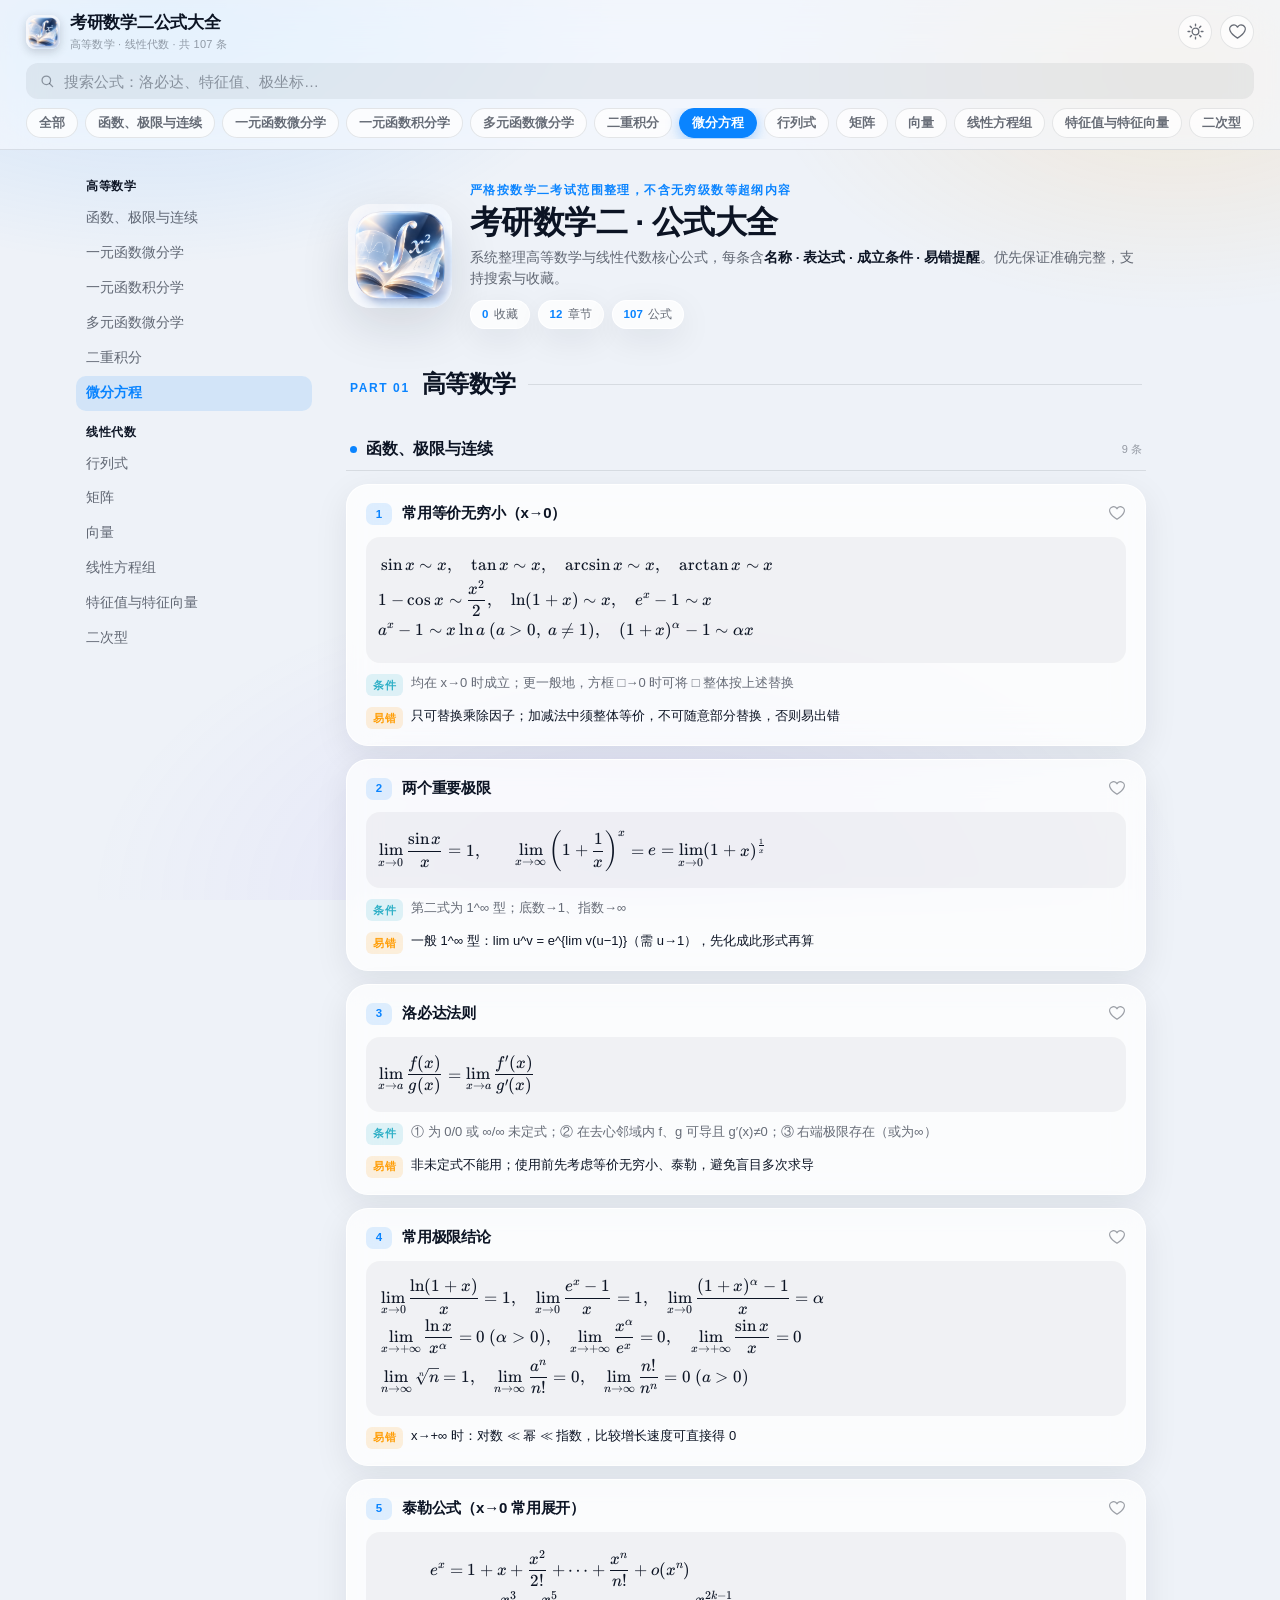
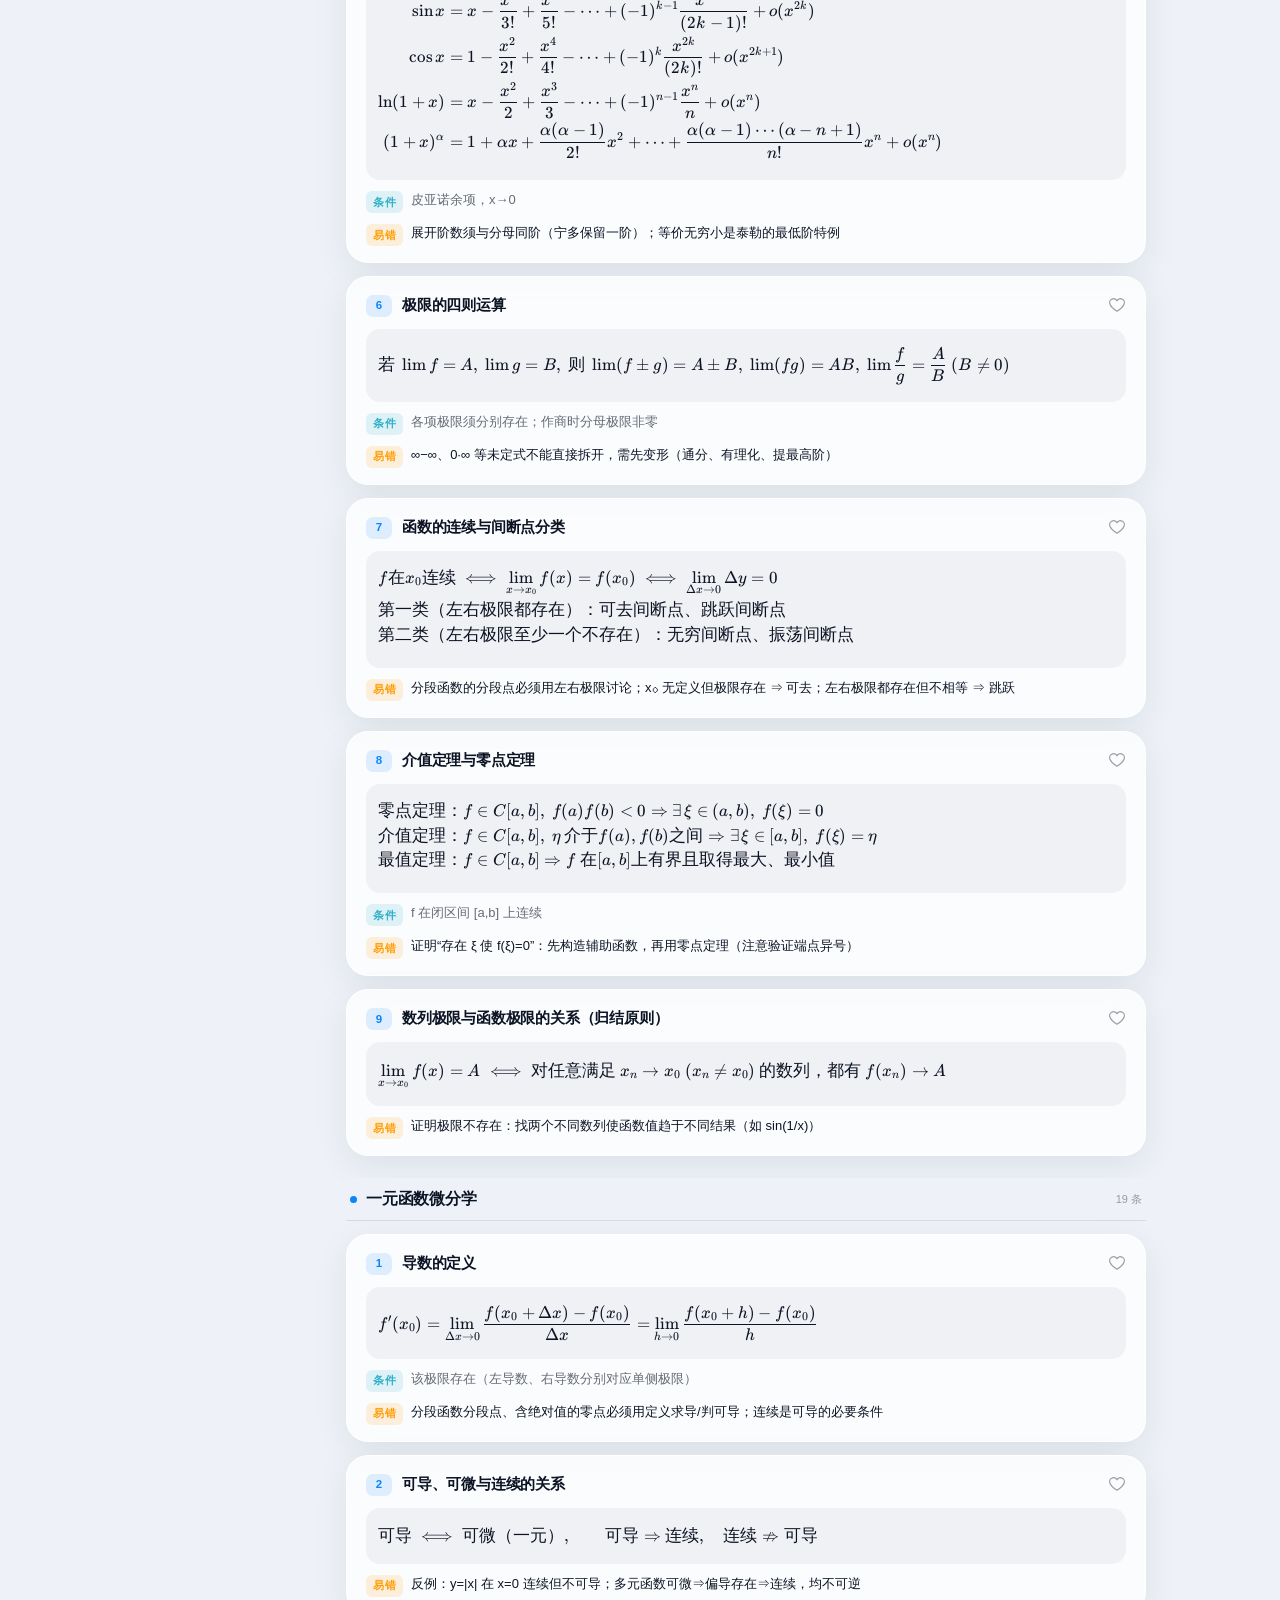
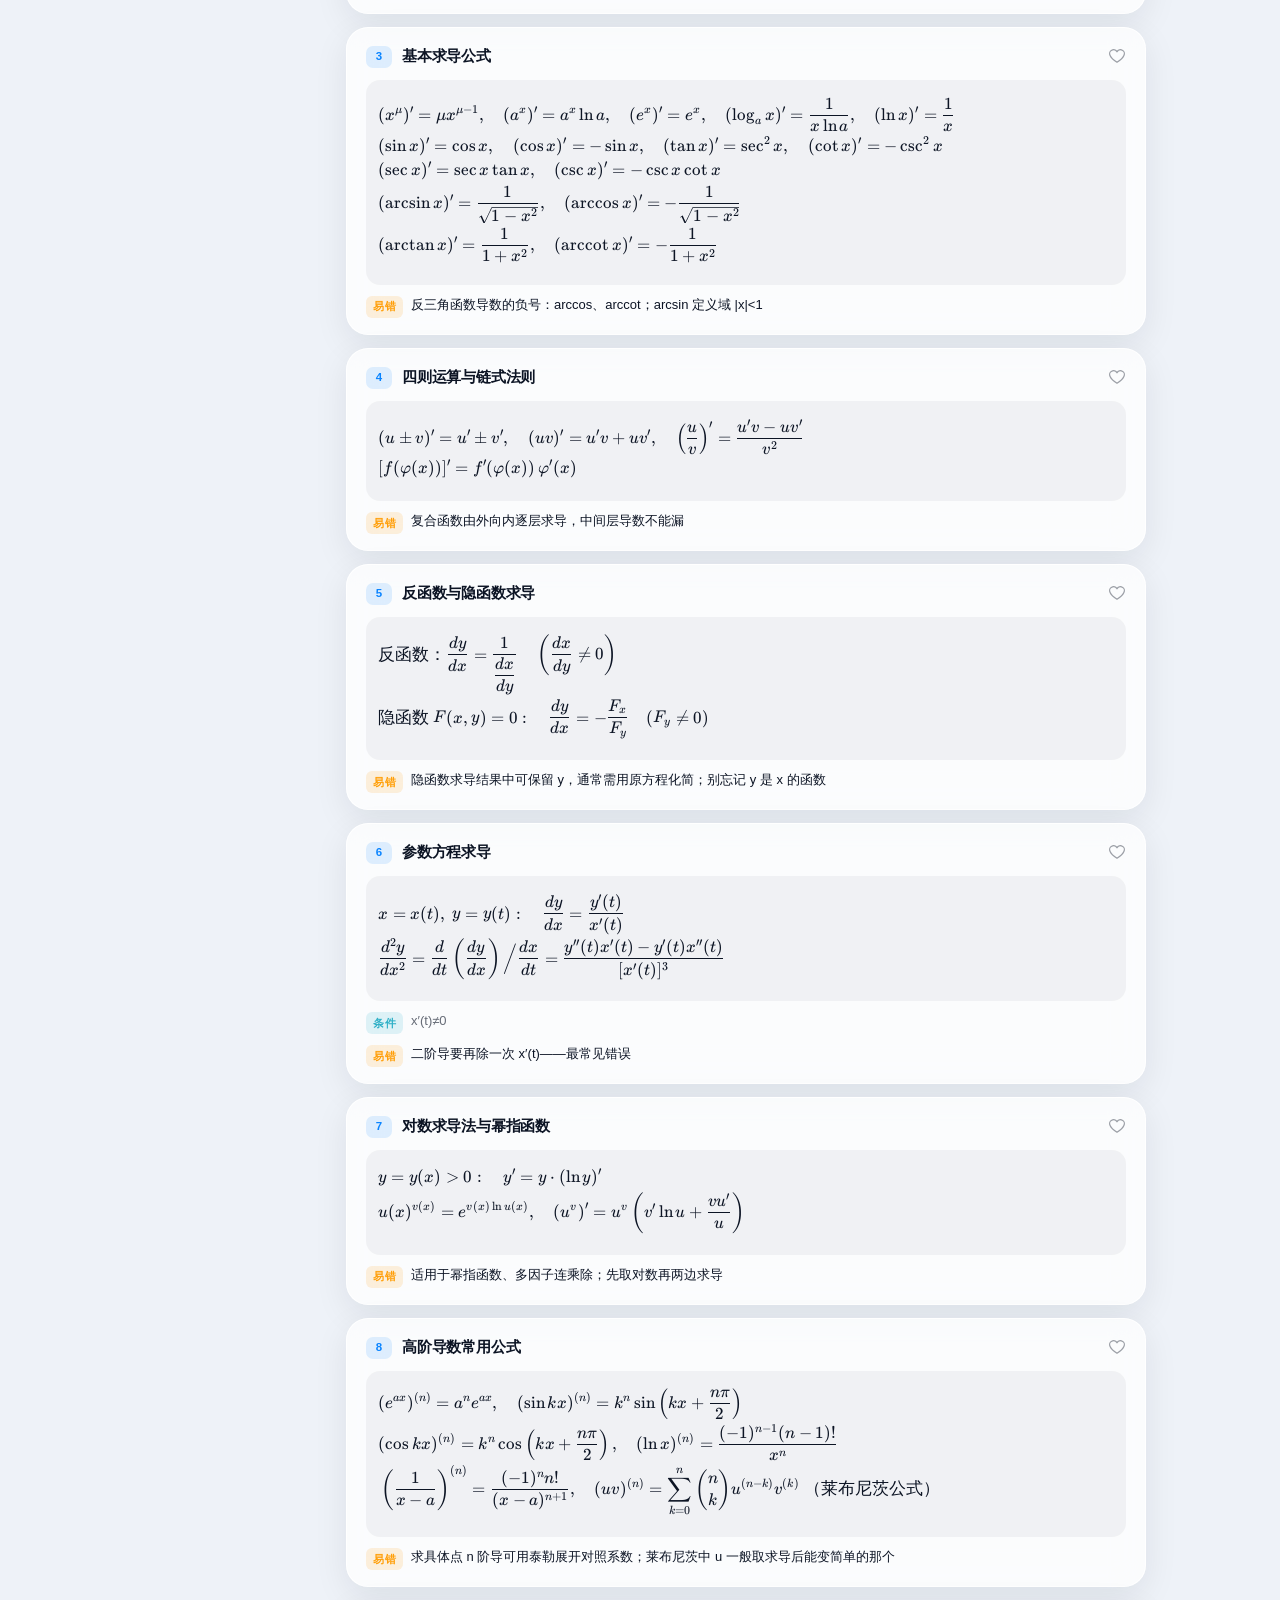
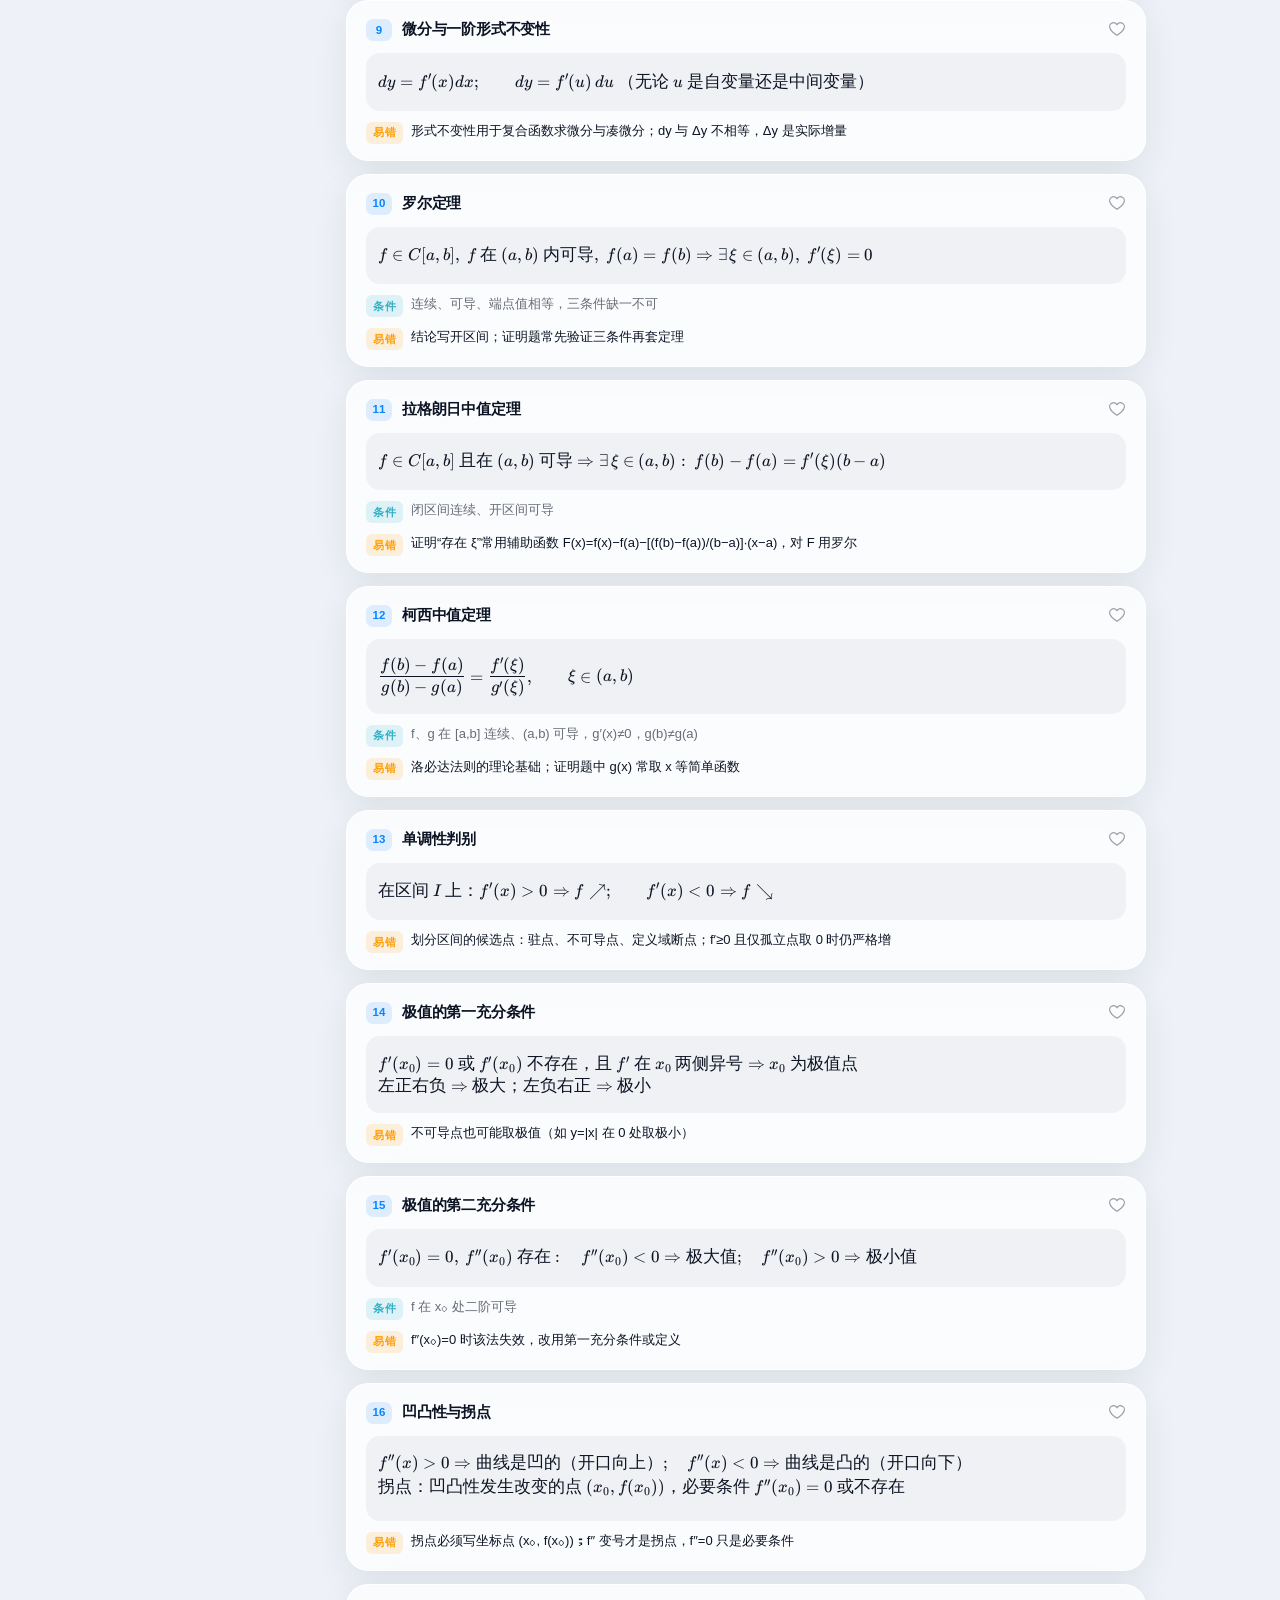
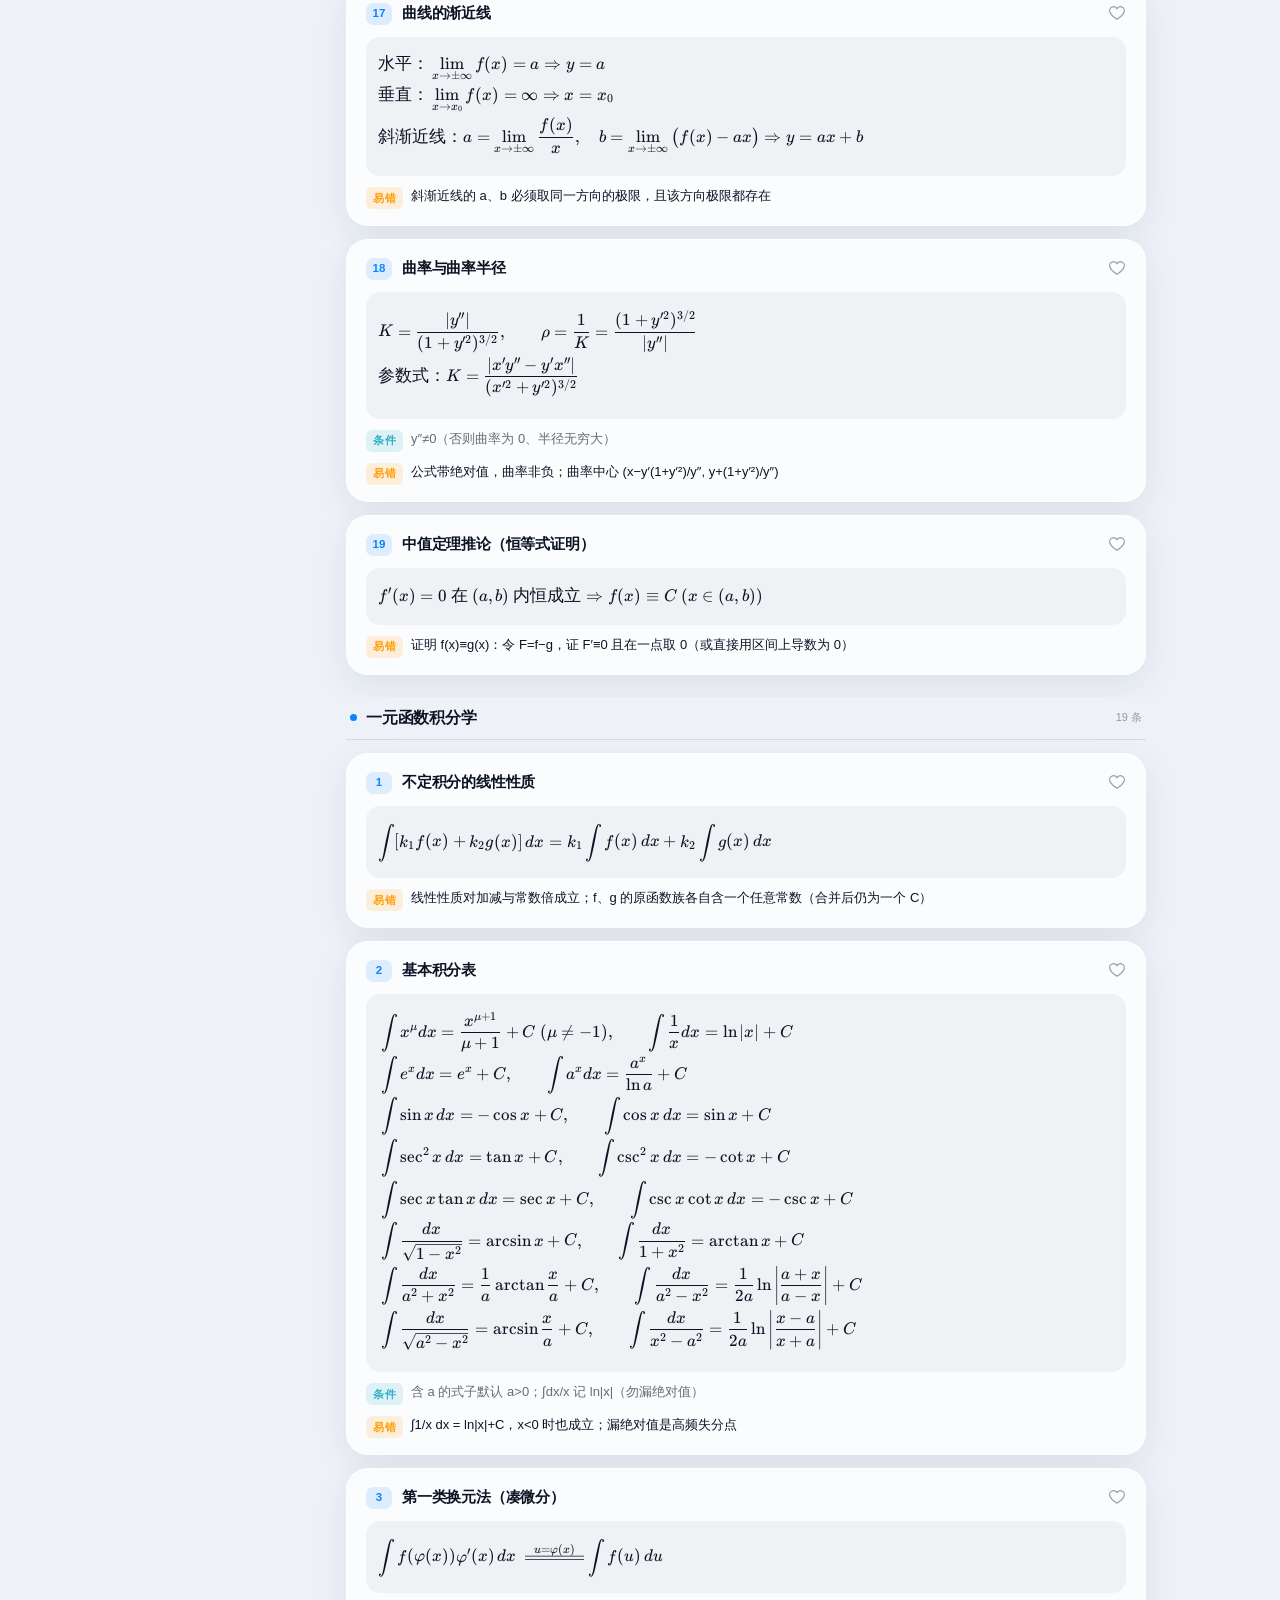
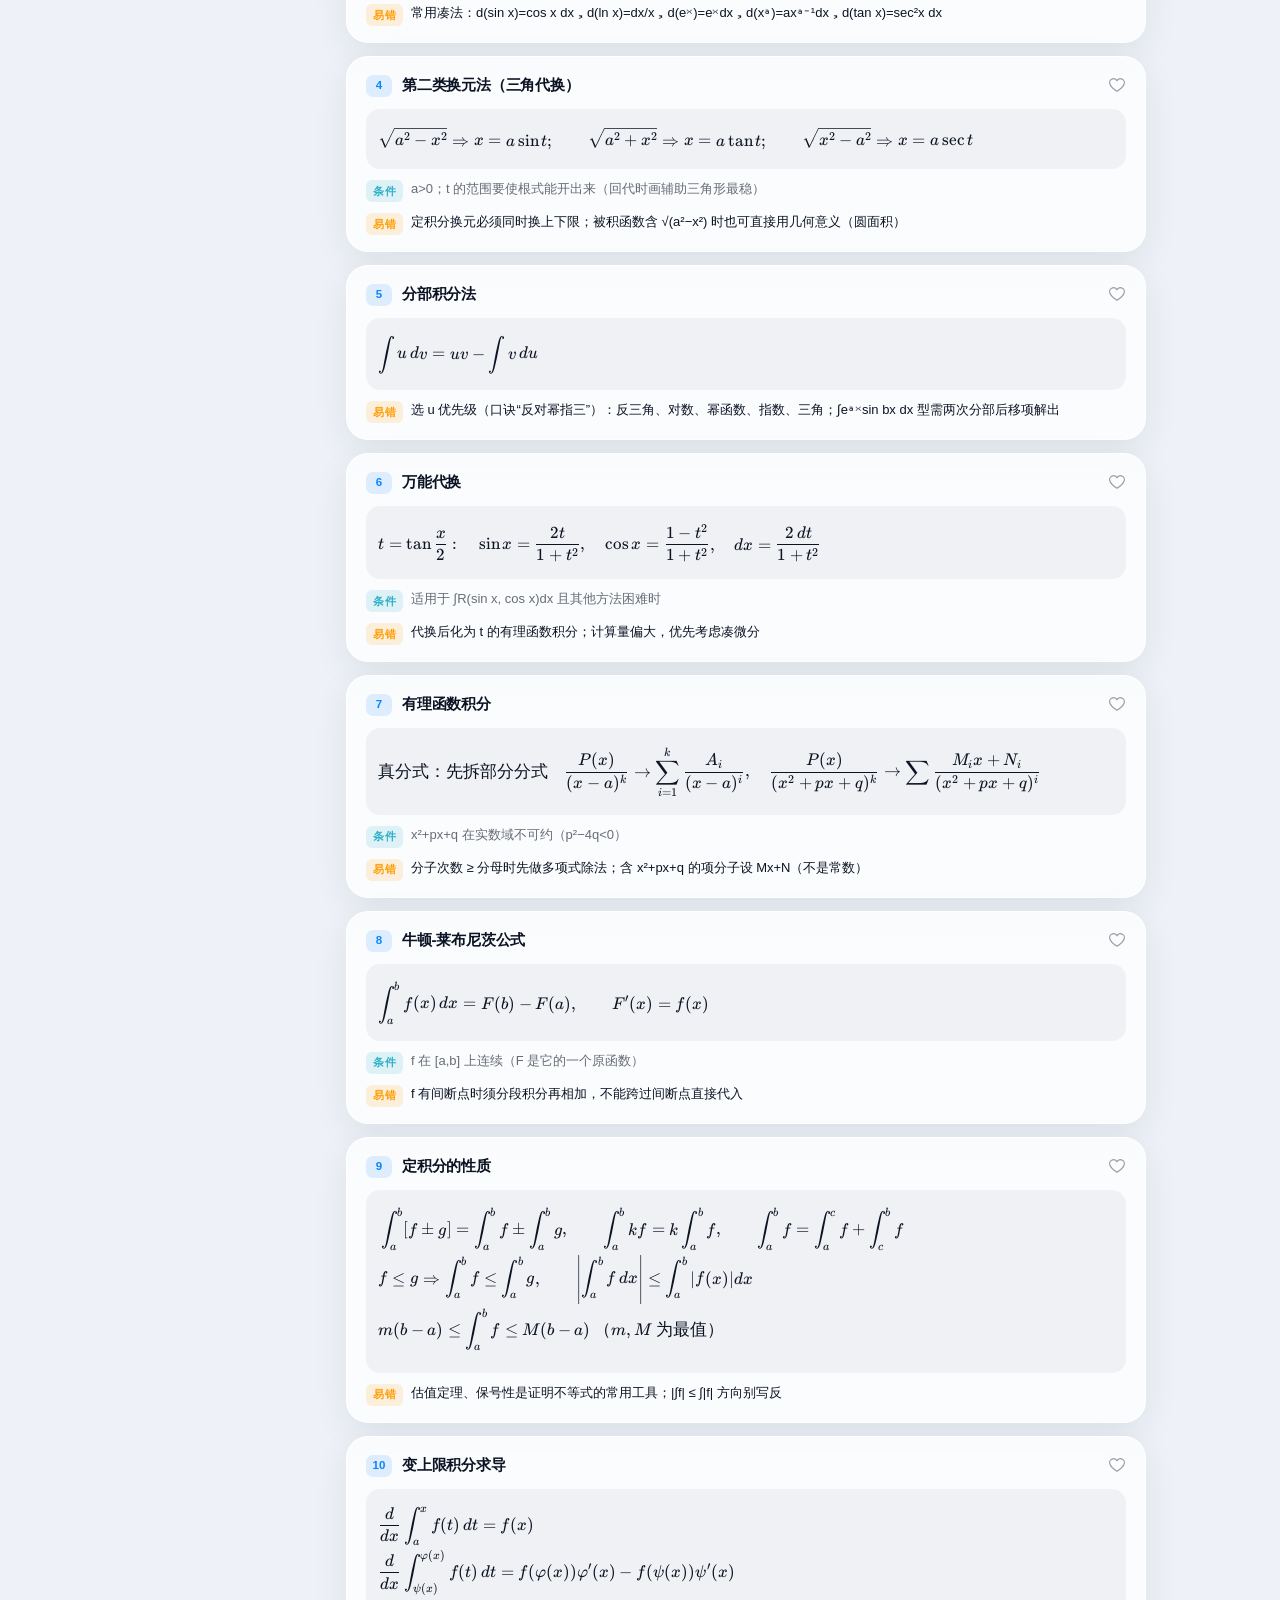
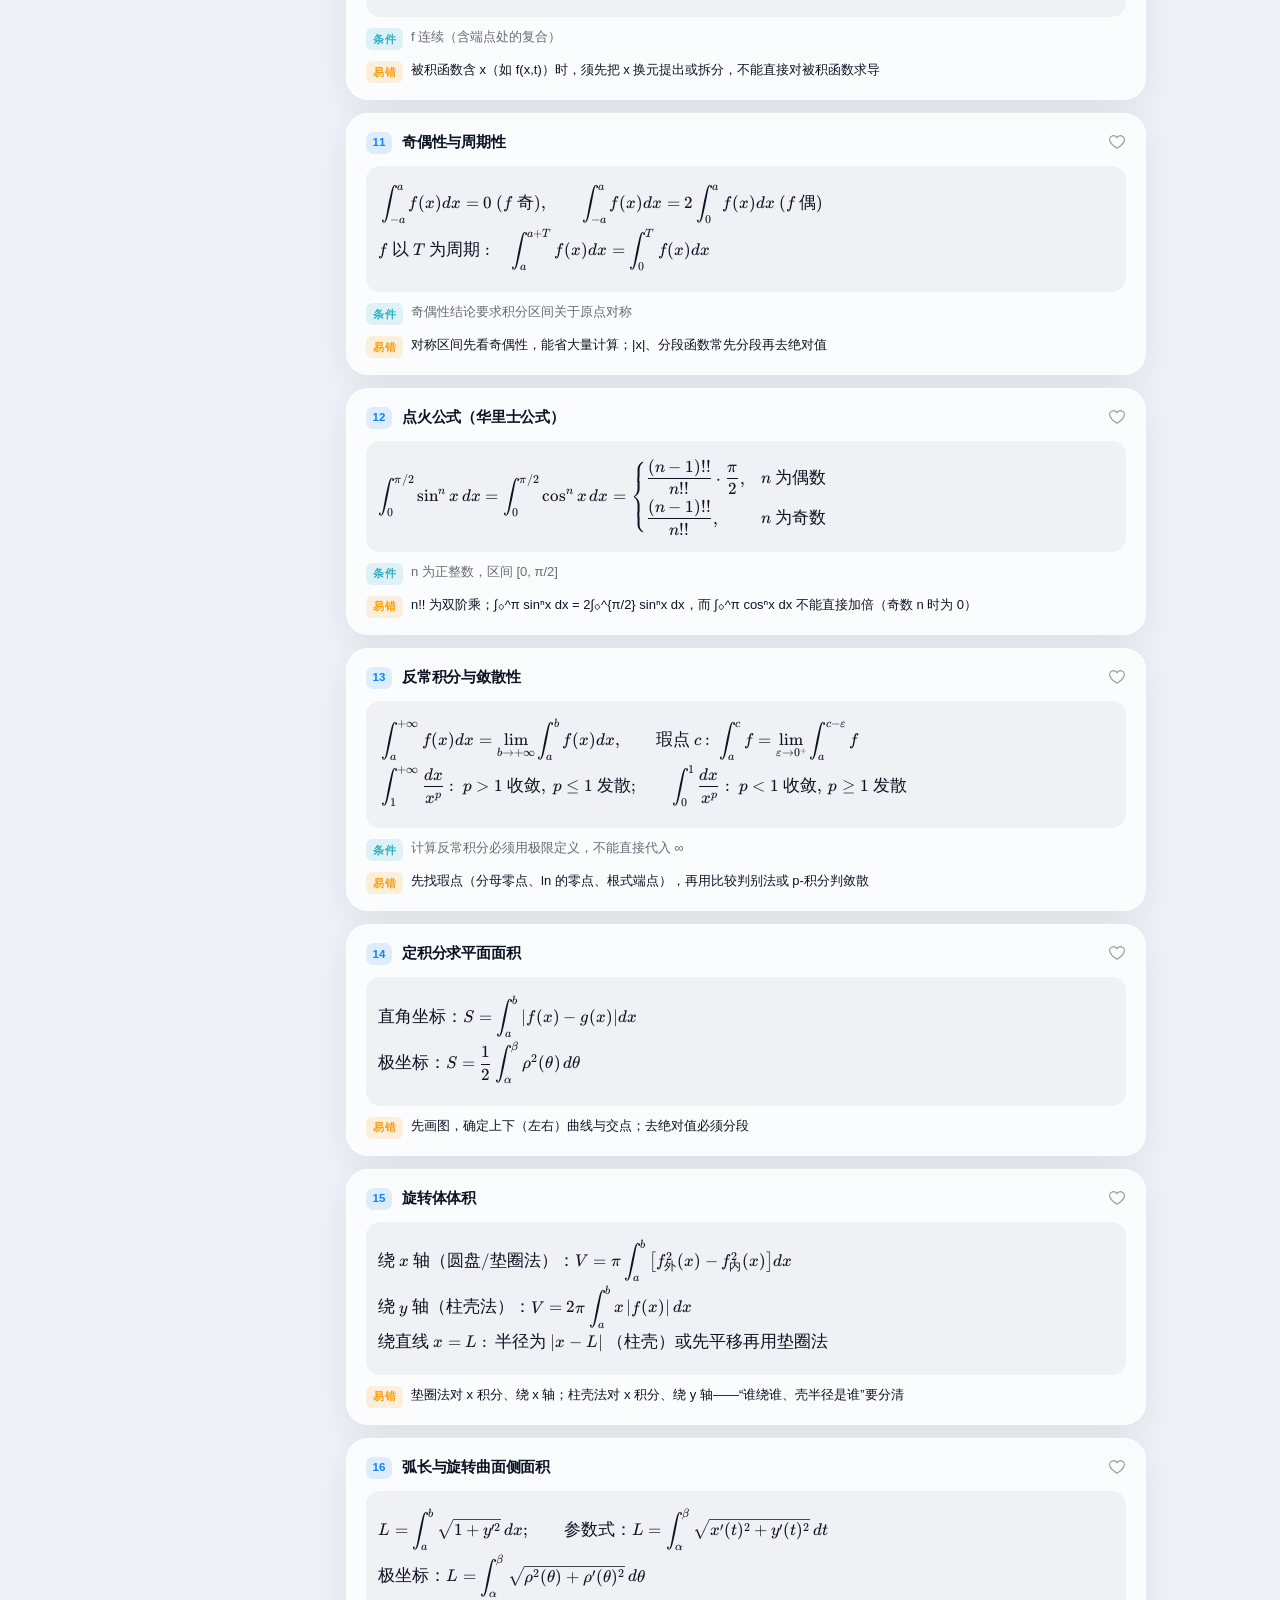
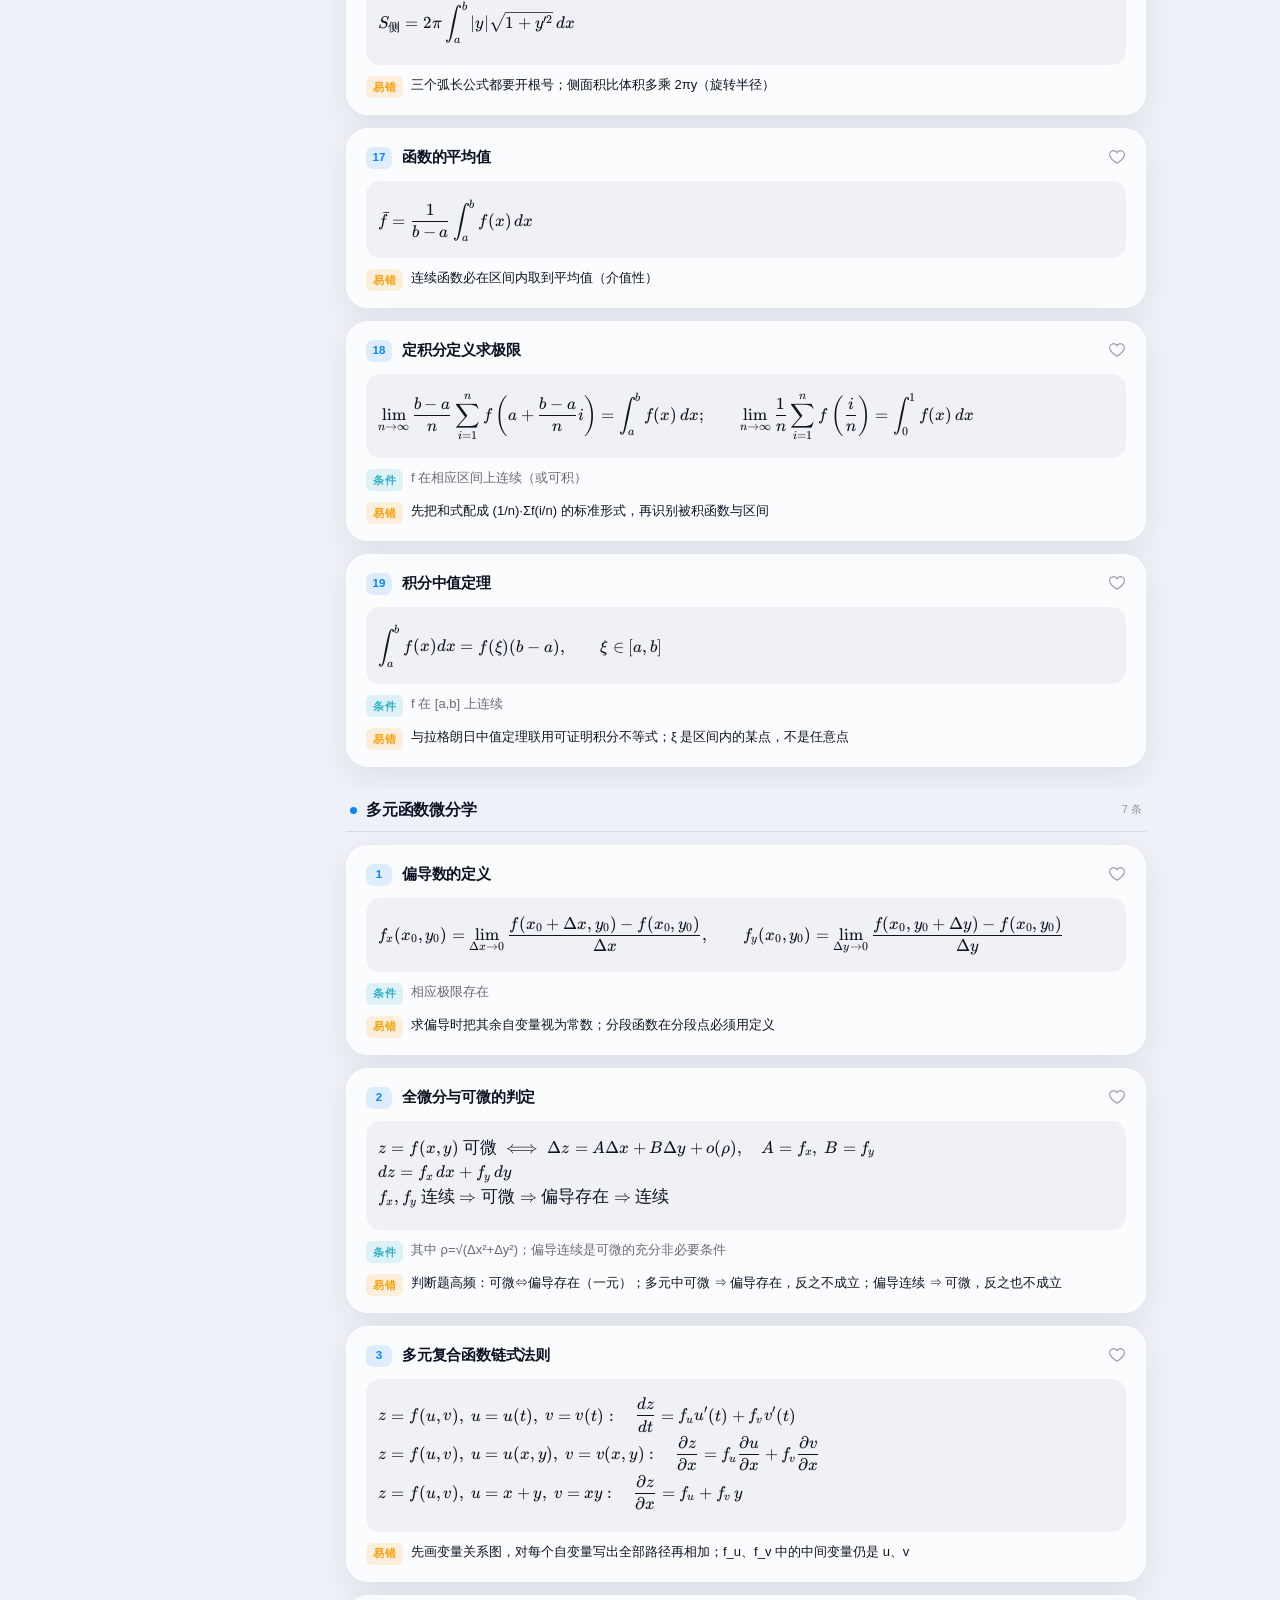
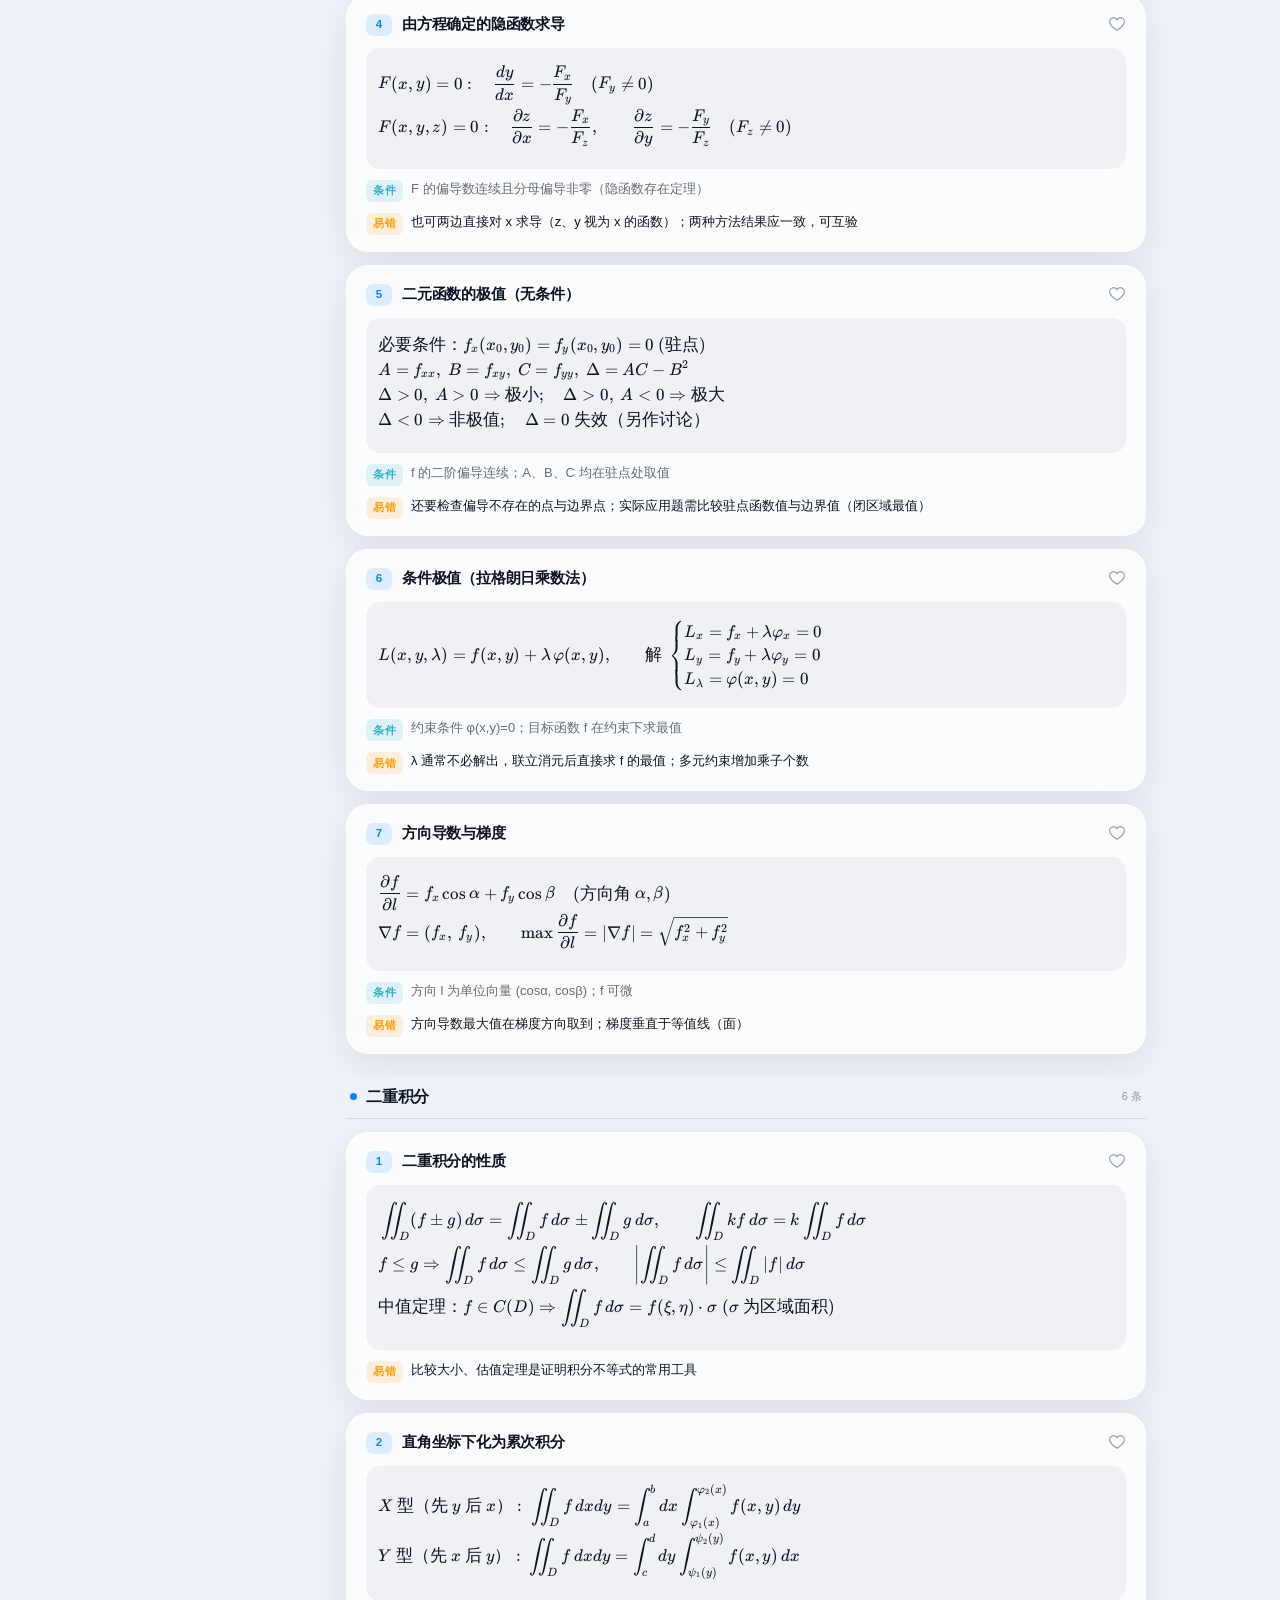
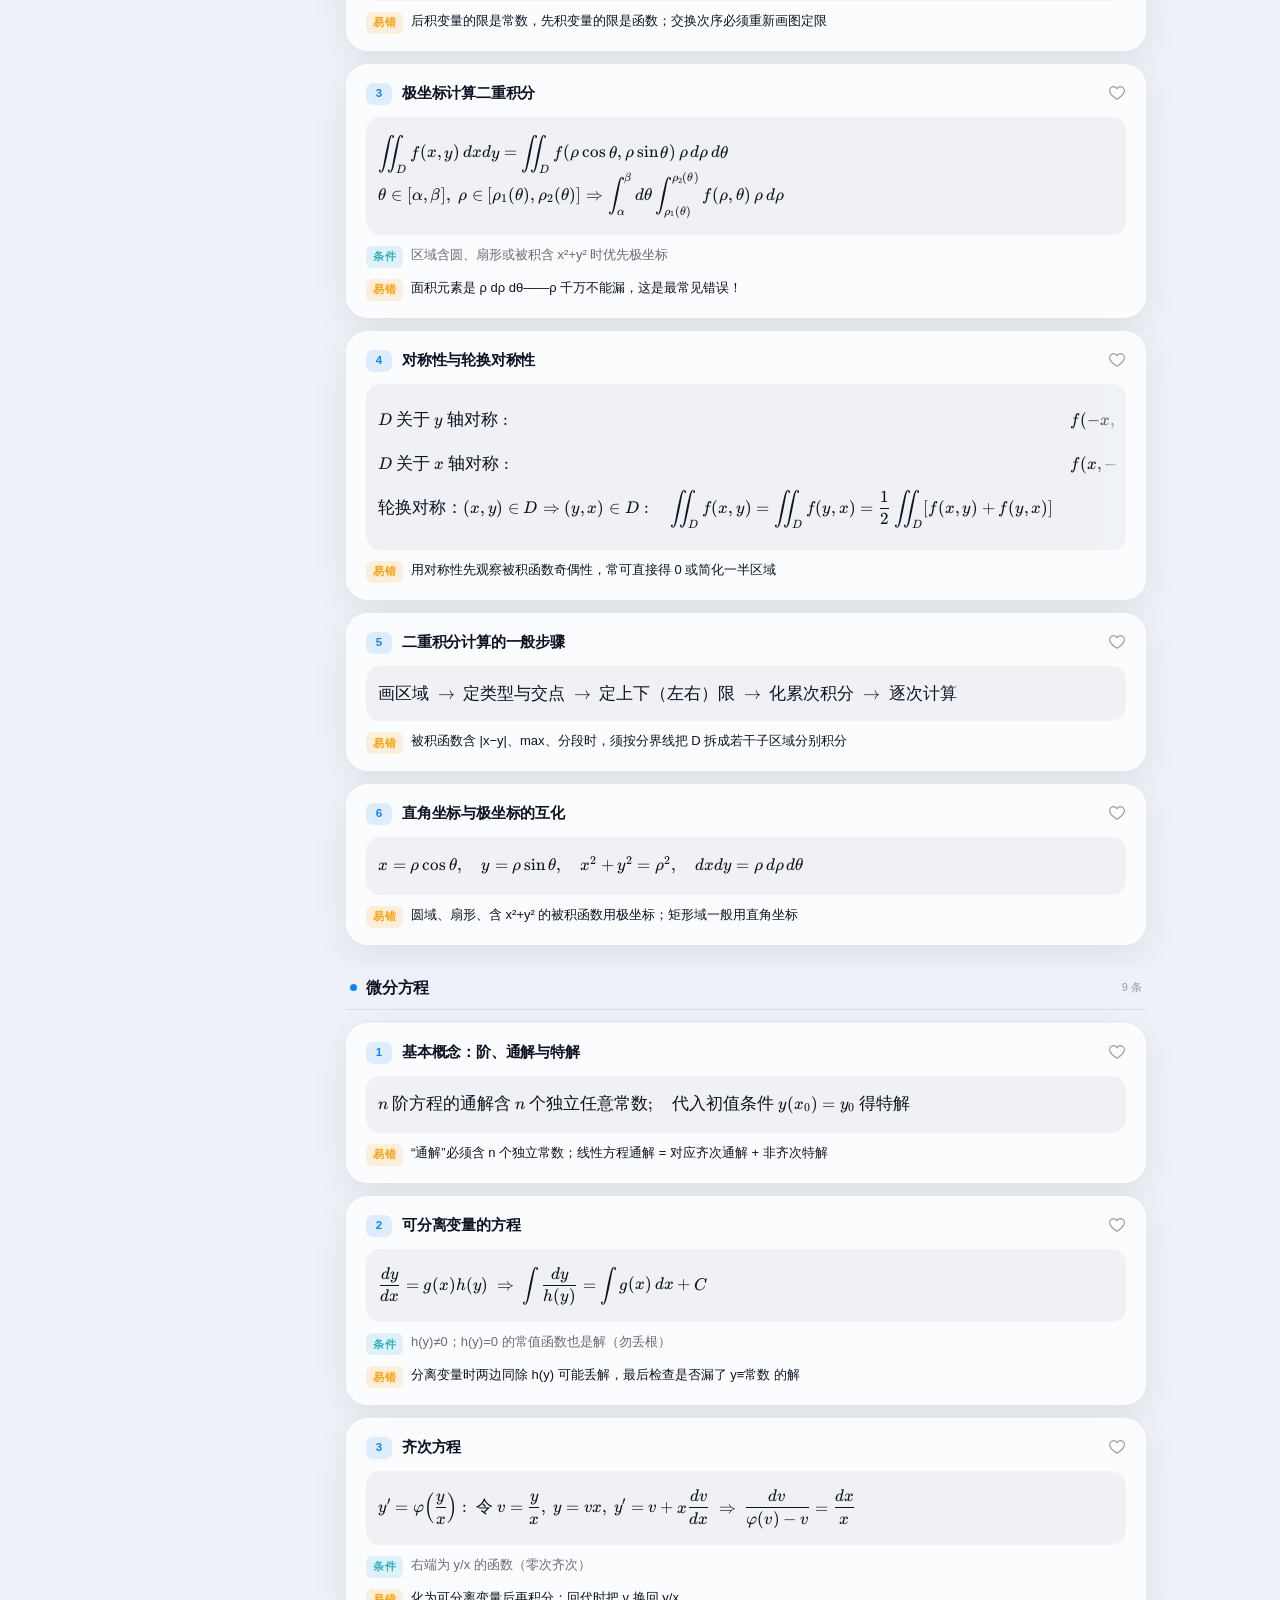
==== index.html @ 0b604783 "feat: 考研数学二公式大全（107 条公式，iOS 风格单页，KaTeX 本地渲染）" ====
<!DOCTYPE html>
<html lang="zh-CN" data-theme="light">
<head>
  <meta charset="UTF-8">
  <meta name="viewport" content="width=device-width, initial-scale=1, viewport-fit=cover, maximum-scale=5">
  <title>考研数学二公式大全</title>
  <meta name="description" content="考研数学二公式大全：高等数学 + 线性代数，含公式、成立条件与易错提醒，支持搜索与收藏。">
  <meta name="format-detection" content="telephone=no">

  <!-- iOS 主屏幕 -->
  <meta name="apple-mobile-web-app-capable" content="yes">
  <meta name="mobile-web-app-capable" content="yes">
  <meta name="apple-mobile-web-app-status-bar-style" content="default">
  <meta name="apple-mobile-web-app-title" content="数学二公式">
  <link rel="apple-touch-icon" href="assets/icon-180.png">
  <link rel="manifest" href="manifest.webmanifest">
  <meta name="theme-color" media="(prefers-color-scheme: light)" content="#eef2f8">
  <meta name="theme-color" media="(prefers-color-scheme: dark)" content="#070a12">

  <link rel="icon" type="image/png" href="assets/icon-180.png">
  <link rel="stylesheet" href="vendor/katex.min.css">
  <script defer src="vendor/katex.min.js"></script>
  <link rel="stylesheet" href="styles.css">
</head>
<body>
  <div class="ambient" aria-hidden="true"></div>

  <header class="topbar" id="topbar">
    <div class="topbar-row title-row">
      <div class="brand">
        <img class="brand-icon" src="assets/icon-180.png" alt="" width="34" height="34">
        <div class="brand-text">
          <h1>考研数学二公式大全</h1>
          <p id="brandSub">高等数学 · 线性代数</p>
        </div>
      </div>
      <div class="top-actions">
        <button class="icon-btn" id="themeBtn" aria-label="切换深浅色">
          <svg class="ic-sun" viewBox="0 0 24 24" width="19" height="19" fill="none" stroke="currentColor" stroke-width="1.7" stroke-linecap="round"><circle cx="12" cy="12" r="4.2"/><path d="M12 2.6v2.2M12 19.2v2.2M2.6 12h2.2M19.2 12h2.2M5.3 5.3l1.6 1.6M17.1 17.1l1.6 1.6M18.7 5.3l-1.6 1.6M6.9 17.1l-1.6 1.6"/></svg>
          <svg class="ic-moon" viewBox="0 0 24 24" width="19" height="19" fill="none" stroke="currentColor" stroke-width="1.7" stroke-linecap="round" stroke-linejoin="round"><path d="M20.5 14.2A8.4 8.4 0 1 1 9.8 3.5a6.9 6.9 0 0 0 10.7 10.7z"/></svg>
        </button>
        <button class="icon-btn" id="favBtn" aria-label="只看收藏" aria-pressed="false">
          <svg viewBox="0 0 24 24" width="19" height="19" fill="none" stroke="currentColor" stroke-width="1.7" stroke-linejoin="round"><path d="M12 20.3s-7.4-4.6-9.2-9A5.1 5.1 0 0 1 12 6.4a5.1 5.1 0 0 1 9.2 4.9c-1.8 4.4-9.2 9-9.2 9z"/></svg>
        </button>
      </div>
    </div>

    <div class="topbar-row search-row">
      <div class="search-box">
        <svg viewBox="0 0 24 24" width="16" height="16" fill="none" stroke="currentColor" stroke-width="1.9" stroke-linecap="round"><circle cx="11" cy="11" r="6.4"/><path d="M15.8 15.8 20.5 20.5"/></svg>
        <input id="searchInput" type="search" placeholder="搜索公式：洛必达、特征值、极坐标…" autocomplete="off" spellcheck="false">
        <button class="clear-btn" id="clearBtn" aria-label="清空" hidden>
          <svg viewBox="0 0 24 24" width="14" height="14" fill="none" stroke="currentColor" stroke-width="2.2" stroke-linecap="round"><path d="M6 6l12 12M18 6 6 18"/></svg>
        </button>
      </div>
      <span class="result-chip" id="resultChip" hidden></span>
    </div>

    <nav class="topbar-row chips-row" id="chipsRow" aria-label="章节导航"></nav>
  </header>

  <div class="layout">
    <aside class="toc" id="toc" aria-label="目录"></aside>

    <main class="content" id="content">
      <section class="hero">
        <img class="hero-icon" src="assets/icon.png" alt="应用图标" width="96" height="96">
        <div class="hero-text">
          <p class="hero-kicker" id="heroScope">数学二考试范围</p>
          <h2 id="heroTitle">考研数学二 · 公式大全</h2>
          <p class="hero-desc">系统整理高等数学与线性代数核心公式，每条含<b>名称 · 表达式 · 成立条件 · 易错提醒</b>。优先保证准确完整，支持搜索与收藏。</p>
          <div class="hero-stats">
            <span class="stat"><b id="statFav">0</b> 收藏</span>
            <span class="stat"><b id="statSec">12</b> 章节</span>
            <span class="stat"><b id="statNum">0</b> 公式</span>
          </div>
        </div>
      </section>

      <div id="katexBanner" class="banner" hidden>公式渲染组件加载失败，请检查 vendor/ 目录是否完整。</div>

      <div id="sections"></div>

      <div class="empty" id="emptyState" hidden>
        <svg viewBox="0 0 24 24" width="40" height="40" fill="none" stroke="currentColor" stroke-width="1.4" stroke-linecap="round"><circle cx="11" cy="11" r="6.4"/><path d="M15.8 15.8 20.5 20.5"/></svg>
        <p id="emptyText">没有找到相关公式</p>
        <button class="ghost-btn" id="resetBtn">清除条件</button>
      </div>

      <footer class="page-foot">
        <p>公式按最新考研数学二考试范围整理 · 核心参考：同济高数/线代 · 教育部考试大纲</p>
        <p class="dim">添加到 iPhone 主屏幕即可全屏使用 · 公式本地渲染，无需联网。</p>
      </footer>
    </main>
  </div>

  <!-- 移动端底部标签栏 -->
  <nav class="tabbar" aria-label="主导航">
    <button class="tab active" data-tab="all">
      <svg viewBox="0 0 24 24" width="22" height="22" fill="none" stroke="currentColor" stroke-width="1.7" stroke-linecap="round" stroke-linejoin="round"><path d="M4.5 6.5h15M4.5 12h15M4.5 17.5h9"/></svg>
      <span>公式</span>
    </button>
    <button class="tab" data-tab="fav">
      <svg viewBox="0 0 24 24" width="22" height="22" fill="none" stroke="currentColor" stroke-width="1.7" stroke-linejoin="round"><path d="M12 20.3s-7.4-4.6-9.2-9A5.1 5.1 0 0 1 12 6.4a5.1 5.1 0 0 1 9.2 4.9c-1.8 4.4-9.2 9-9.2 9z"/></svg>
      <span>收藏</span>
      <em class="tab-badge" id="favBadge" hidden>0</em>
    </button>
    <button class="tab" data-tab="toc">
      <svg viewBox="0 0 24 24" width="22" height="22" fill="none" stroke="currentColor" stroke-width="1.7" stroke-linecap="round"><rect x="4" y="4.5" width="6.5" height="6.5" rx="1.6"/><rect x="13.5" y="4.5" width="6.5" height="6.5" rx="1.6"/><rect x="4" y="13.5" width="6.5" height="6.5" rx="1.6"/><rect x="13.5" y="13.5" width="6.5" height="6.5" rx="1.6"/></svg>
      <span>目录</span>
    </button>
  </nav>

  <!-- 移动端目录底部弹层 -->
  <div class="sheet-mask" id="sheetMask" hidden></div>
  <div class="sheet" id="sheet" hidden aria-label="章节目录">
    <div class="sheet-grip"></div>
    <div class="sheet-head"><h3>目录</h3><button class="ghost-btn" id="sheetClose">关闭</button></div>
    <div class="sheet-body" id="sheetBody"></div>
  </div>

  <script src="data.js"></script>
  <script src="app.js"></script>
</body>
</html>
---- styles.css ----
/* ============================================================
   考研数学二公式大全 · iOS 风格样式
   浅色 / 深色 · 玻璃拟态 · 响应式（手机 / 平板 / 电脑）
   ============================================================ */

:root {
  --bg: #eef2f8;
  --bg-blob-1: rgba(10, 132, 255, 0.16);
  --bg-blob-2: rgba(255, 159, 10, 0.12);
  --bg-blob-3: rgba(120, 86, 255, 0.10);
  --ink: #0c1424;
  --ink-2: rgba(12, 20, 36, 0.62);
  --ink-3: rgba(12, 20, 36, 0.40);
  --card: rgba(255, 255, 255, 0.74);
  --card-solid: #ffffff;
  --card-border: rgba(255, 255, 255, 0.95);
  --hairline: rgba(12, 20, 36, 0.10);
  --glass: rgba(244, 247, 252, 0.72);
  --accent: #0a84ff;
  --accent-ink: #ffffff;
  --accent-soft: rgba(10, 132, 255, 0.12);
  --gold: #ff9f0a;
  --gold-soft: rgba(255, 159, 10, 0.14);
  --teal: #30b0c7;
  --teal-soft: rgba(48, 176, 199, 0.14);
  --shadow: 0 10px 34px rgba(16, 24, 40, 0.08);
  --shadow-lg: 0 18px 50px rgba(16, 24, 40, 0.12);
  --radius: 22px;
  --top-h: 158px;
  --sidebar-w: 236px;
  --tabbar-h: 64px;
  --font: -apple-system, BlinkMacSystemFont, "SF Pro Text", "SF Pro Display",
    "PingFang SC", "Hiragino Sans GB", "Microsoft YaHei", "Segoe UI", sans-serif;
}

[data-theme="dark"] {
  --bg: #070a12;
  --bg-blob-1: rgba(10, 132, 255, 0.22);
  --bg-blob-2: rgba(255, 159, 10, 0.10);
  --bg-blob-3: rgba(120, 86, 255, 0.16);
  --ink: #f2f4f8;
  --ink-2: rgba(235, 240, 248, 0.64);
  --ink-3: rgba(235, 240, 248, 0.38);
  --card: rgba(255, 255, 255, 0.055);
  --card-solid: #12161f;
  --card-border: rgba(255, 255, 255, 0.10);
  --hairline: rgba(255, 255, 255, 0.12);
  --glass: rgba(10, 13, 20, 0.66);
  --accent: #3f9dff;
  --accent-soft: rgba(63, 157, 255, 0.18);
  --gold-soft: rgba(255, 159, 10, 0.18);
  --teal-soft: rgba(48, 176, 199, 0.18);
  --shadow: 0 10px 34px rgba(0, 0, 0, 0.42);
  --shadow-lg: 0 18px 50px rgba(0, 0, 0, 0.55);
}

* { box-sizing: border-box; -webkit-tap-highlight-color: transparent; }

[hidden] { display: none !important; }

html { scroll-behavior: smooth; }

body {
  margin: 0;
  font-family: var(--font);
  background: var(--bg);
  color: var(--ink);
  font-size: 15px;
  line-height: 1.55;
  -webkit-font-smoothing: antialiased;
  text-rendering: optimizeLegibility;
  min-height: 100vh;
  overflow-x: hidden;
}

/* 背景光斑 */
.ambient {
  position: fixed;
  inset: 0;
  z-index: -1;
  pointer-events: none;
  background:
    radial-gradient(52% 42% at 12% 0%, var(--bg-blob-1), transparent 70%),
    radial-gradient(46% 38% at 92% 8%, var(--bg-blob-2), transparent 70%),
    radial-gradient(60% 50% at 50% 100%, var(--bg-blob-3), transparent 72%);
}

button { font-family: inherit; }

/* ============ 顶部栏（玻璃） ============ */
.topbar {
  position: sticky;
  top: 0;
  z-index: 50;
  background: var(--glass);
  -webkit-backdrop-filter: saturate(180%) blur(22px);
  backdrop-filter: saturate(180%) blur(22px);
  border-bottom: 0.5px solid var(--hairline);
  padding: calc(env(safe-area-inset-top, 0px) + 10px) 16px 10px;
}

.topbar-row { display: flex; align-items: center; gap: 10px; }

.title-row { justify-content: space-between; }

.brand { display: flex; align-items: center; gap: 10px; min-width: 0; }

.brand-icon {
  width: 34px;
  height: 34px;
  border-radius: 9px;
  box-shadow: 0 3px 10px rgba(16, 24, 40, 0.18);
}

.brand-text { min-width: 0; }

.brand-text h1 {
  margin: 0;
  font-size: 17px;
  font-weight: 700;
  letter-spacing: -0.3px;
  white-space: nowrap;
  overflow: hidden;
  text-overflow: ellipsis;
}

.brand-text p {
  margin: 0;
  font-size: 11px;
  color: var(--ink-3);
  letter-spacing: 0.2px;
}

.top-actions { display: flex; gap: 8px; flex-shrink: 0; }

.icon-btn {
  width: 34px;
  height: 34px;
  border-radius: 50%;
  border: 0.5px solid var(--hairline);
  background: var(--card);
  color: var(--ink-2);
  display: grid;
  place-items: center;
  cursor: pointer;
  transition: transform 0.18s ease, background 0.25s ease, color 0.2s ease;
}

.icon-btn:active { transform: scale(0.9); }

.icon-btn.on {
  background: var(--accent-soft);
  color: var(--accent);
  border-color: transparent;
}

[data-theme="light"] .ic-moon { display: none; }
[data-theme="dark"] .ic-sun { display: none; }

/* 搜索 */
.search-row { margin-top: 10px; }

.search-box {
  flex: 1;
  display: flex;
  align-items: center;
  gap: 7px;
  height: 36px;
  padding: 0 12px;
  border-radius: 12px;
  background: color-mix(in srgb, var(--ink) 6%, transparent);
  border: 0.5px solid transparent;
  color: var(--ink-3);
  transition: background 0.2s, border-color 0.2s;
}

.search-box:focus-within {
  background: var(--card-solid);
  border-color: var(--accent);
}

.search-box input {
  flex: 1;
  min-width: 0;
  border: 0;
  outline: 0;
  background: transparent;
  color: var(--ink);
  font-size: 15px;
  font-family: inherit;
}

.search-box input::placeholder { color: var(--ink-3); }
.search-box input::-webkit-search-cancel-button { display: none; }

.clear-btn {
  border: 0;
  background: var(--ink-3);
  color: var(--card-solid);
  width: 17px;
  height: 17px;
  border-radius: 50%;
  display: grid;
  place-items: center;
  padding: 0;
  cursor: pointer;
}

.result-chip {
  flex-shrink: 0;
  font-size: 11.5px;
  font-weight: 600;
  color: var(--accent);
  background: var(--accent-soft);
  padding: 4px 9px;
  border-radius: 999px;
  white-space: nowrap;
}

/* 章节横条 */
.chips-row {
  margin-top: 9px;
  gap: 7px;
  overflow-x: auto;
  scrollbar-width: none;
  padding-bottom: 1px;
}

.chips-row::-webkit-scrollbar { display: none; }

.chip {
  flex-shrink: 0;
  border: 0.5px solid var(--hairline);
  background: var(--card);
  color: var(--ink-2);
  font-size: 12.5px;
  font-weight: 600;
  padding: 5.5px 12px;
  border-radius: 999px;
  cursor: pointer;
  transition: all 0.2s ease;
  white-space: nowrap;
}

.chip:active { transform: scale(0.95); }

.chip.active {
  background: var(--accent);
  border-color: var(--accent);
  color: #fff;
  box-shadow: 0 4px 14px rgba(10, 132, 255, 0.35);
}

/* ============ 主体布局 ============ */
.layout {
  max-width: 1180px;
  margin: 0 auto;
  display: flex;
  gap: 28px;
  padding: 0 18px;
}

.content {
  flex: 1;
  min-width: 0;
  max-width: 820px;
  margin: 0 auto;
  padding-bottom: calc(var(--tabbar-h) + 46px + env(safe-area-inset-bottom, 0px));
}

/* ============ Hero ============ */
.hero {
  display: flex;
  gap: 18px;
  align-items: center;
  padding: 26px 2px 6px;
}

.hero-icon {
  width: 92px;
  height: 92px;
  border-radius: 22px;
  flex-shrink: 0;
  box-shadow: var(--shadow-lg);
}

.hero-kicker {
  margin: 0 0 3px;
  font-size: 11.5px;
  font-weight: 700;
  letter-spacing: 1.4px;
  color: var(--accent);
  text-transform: uppercase;
}

.hero h2 {
  margin: 0 0 6px;
  font-size: 26px;
  line-height: 1.2;
  letter-spacing: -0.6px;
  font-weight: 800;
}

.hero-desc {
  margin: 0;
  font-size: 13.5px;
  color: var(--ink-2);
}

.hero-desc b { color: var(--ink); font-weight: 600; }

.hero-stats { display: flex; gap: 8px; margin-top: 11px; flex-wrap: wrap; }

.stat {
  font-size: 11.5px;
  color: var(--ink-2);
  background: var(--card);
  border: 0.5px solid var(--card-border);
  padding: 4.5px 11px;
  border-radius: 999px;
  box-shadow: var(--shadow);
}

.stat b { color: var(--accent); font-weight: 800; margin-right: 2px; }

/* 提示条 */
.banner {
  margin: 14px 0 0;
  padding: 11px 14px;
  border-radius: 14px;
  background: var(--gold-soft);
  color: var(--ink-2);
  font-size: 13px;
  border: 0.5px solid var(--hairline);
}

/* ============ 章节分组 ============ */
.group { margin-top: 30px; }

.group-head {
  display: flex;
  align-items: baseline;
  gap: 12px;
  padding: 0 4px 4px;
}

.group-head .g-num {
  font-size: 12px;
  font-weight: 800;
  color: var(--accent);
  letter-spacing: 1.6px;
}

.group-head h2 {
  margin: 0;
  font-size: 24px;
  font-weight: 800;
  letter-spacing: -0.5px;
}

.group-head .g-line {
  flex: 1;
  height: 0.5px;
  background: var(--hairline);
  align-self: center;
}

.section { margin-top: 22px; scroll-margin-top: calc(var(--top-h) + 8px); }

.sec-head {
  position: sticky;
  top: var(--top-h);
  z-index: 20;
  display: flex;
  align-items: center;
  gap: 9px;
  padding: 9px 4px;
  background: color-mix(in srgb, var(--bg) 82%, transparent);
  -webkit-backdrop-filter: blur(14px);
  backdrop-filter: blur(14px);
  border-bottom: 0.5px solid var(--hairline);
}

.sec-dot {
  width: 7px;
  height: 7px;
  border-radius: 50%;
  background: var(--accent);
  flex-shrink: 0;
}

.sec-head h3 {
  margin: 0;
  font-size: 15.5px;
  font-weight: 700;
  letter-spacing: -0.2px;
}

.sec-count {
  margin-left: auto;
  font-size: 11px;
  color: var(--ink-3);
  font-variant-numeric: tabular-nums;
}

/* ============ 公式卡片 ============ */
.cards { display: flex; flex-direction: column; gap: 13px; margin-top: 13px; }

.card {
  background: var(--card);
  border: 0.5px solid var(--card-border);
  border-radius: var(--radius);
  padding: 15px 16px 14px;
  box-shadow: var(--shadow);
  -webkit-backdrop-filter: blur(16px);
  backdrop-filter: blur(16px);
  opacity: 0;
  transform: translateY(14px);
  animation: fadeUp 0.5s cubic-bezier(0.22, 0.9, 0.3, 1) forwards;
  scroll-margin-top: calc(var(--top-h) + 44px);
}

@keyframes fadeUp {
  to { opacity: 1; transform: none; }
}

@media (prefers-reduced-motion: reduce) {
  .card { animation: none; opacity: 1; transform: none; }
  html { scroll-behavior: auto; }
}

.card.flash {
  outline: 2px solid var(--accent);
  outline-offset: 2px;
  transition: outline-color 1.6s ease 0.4s;
  outline-color: transparent;
}

.card-head {
  display: flex;
  align-items: flex-start;
  gap: 10px;
}

.card-idx {
  flex-shrink: 0;
  min-width: 26px;
  height: 22px;
  padding: 0 6px;
  border-radius: 7px;
  background: var(--accent-soft);
  color: var(--accent);
  font-size: 11.5px;
  font-weight: 800;
  display: grid;
  place-items: center;
  font-variant-numeric: tabular-nums;
  margin-top: 1px;
}

.card-name {
  margin: 0;
  flex: 1;
  font-size: 15px;
  font-weight: 700;
  letter-spacing: -0.2px;
  line-height: 1.4;
}

.fav-btn {
  flex-shrink: 0;
  border: 0;
  background: transparent;
  color: var(--ink-3);
  width: 30px;
  height: 30px;
  margin: -4px -6px 0 0;
  display: grid;
  place-items: center;
  cursor: pointer;
  transition: transform 0.2s;
}

.fav-btn:active { transform: scale(0.82); }

.fav-btn.on { color: var(--gold); }
.fav-btn.on svg path { fill: var(--gold); }

.fav-btn.pop { animation: pop 0.4s cubic-bezier(0.3, 1.6, 0.5, 1); }

@keyframes pop {
  40% { transform: scale(1.3); }
}

/* 公式区 */
.formula {
  margin-top: 9px;
  padding: 11px 10px 8px;
  border-radius: 14px;
  background: color-mix(in srgb, var(--ink) 4.5%, transparent);
  overflow-x: auto;
  overflow-y: hidden;
  -webkit-overflow-scrolling: touch;
}

[data-theme="dark"] .formula { background: rgba(255, 255, 255, 0.05); }

.formula .katex-display {
  margin: 0.35em 0;
  overflow-x: auto;
  overflow-y: hidden;
  padding: 2px 2px 4px;
}

.formula .katex { font-size: 1.06em; }
.formula .katex-display > .katex { white-space: nowrap; text-align: left; }
.formula .katex-display { text-align: left; }

.formula .raw { font-size: 13px; color: var(--ink-2); white-space: pre-wrap; word-break: break-all; }

/* 长公式可横向滑动的渐隐提示 */
.formula { position: relative; }

.formula.ovf::after {
  content: "";
  position: absolute;
  top: 0;
  right: 0;
  bottom: 0;
  width: 34px;
  pointer-events: none;
  border-radius: 0 14px 14px 0;
  background: linear-gradient(to left, color-mix(in srgb, var(--bg) 92%, transparent), transparent);
}

/* 条件 / 易错 */
.note {
  margin: 9px 0 0;
  font-size: 13px;
  line-height: 1.62;
  color: var(--ink-2);
  display: flex;
  gap: 8px;
  align-items: flex-start;
}

.note .tag {
  flex-shrink: 0;
  font-size: 10.5px;
  font-weight: 800;
  padding: 2.5px 7px;
  border-radius: 6px;
  letter-spacing: 0.5px;
  margin-top: 2px;
}

.note.cond .tag { background: var(--teal-soft); color: var(--teal); }
.note.warn { color: var(--ink); }
.note.warn .tag { background: var(--gold-soft); color: var(--gold); }

.note.warn b { color: var(--gold); }

mark {
  background: color-mix(in srgb, var(--gold) 35%, transparent);
  color: inherit;
  border-radius: 3px;
  padding: 0 1px;
}

/* ============ 空状态 / 页脚 ============ */
.empty {
  text-align: center;
  padding: 64px 20px;
  color: var(--ink-3);
}

.empty p { margin: 12px 0 16px; font-size: 15px; }

.ghost-btn {
  border: 0.5px solid var(--hairline);
  background: var(--card);
  color: var(--accent);
  font-size: 13.5px;
  font-weight: 600;
  padding: 8px 18px;
  border-radius: 999px;
  cursor: pointer;
}

.ghost-btn:active { transform: scale(0.96); }

.page-foot {
  margin-top: 44px;
  padding: 18px 6px 8px;
  border-top: 0.5px solid var(--hairline);
  font-size: 12px;
  color: var(--ink-3);
  text-align: center;
}

.page-foot p { margin: 3px 0; }
.page-foot .dim { opacity: 0.75; }

/* ============ 侧边目录（桌面） ============ */
.toc {
  display: none;
  width: var(--sidebar-w);
  flex-shrink: 0;
  position: sticky;
  top: calc(var(--top-h) + 14px);
  align-self: flex-start;
  max-height: calc(100vh - var(--top-h) - 30px);
  overflow-y: auto;
  padding: 14px 0 20px;
  scrollbar-width: thin;
}

.toc-title {
  font-size: 11px;
  font-weight: 800;
  letter-spacing: 1.4px;
  color: var(--ink-3);
  margin: 0 0 8px 10px;
}

.toc a {
  display: flex;
  align-items: center;
  gap: 8px;
  padding: 7px 10px;
  border-radius: 10px;
  color: var(--ink-2);
  text-decoration: none;
  font-size: 13.5px;
  font-weight: 500;
  transition: all 0.18s;
}

.toc a:hover { background: var(--card); color: var(--ink); }

.toc a.active {
  background: var(--accent-soft);
  color: var(--accent);
  font-weight: 700;
}

.toc .toc-group {
  margin: 13px 0 5px;
  padding: 0 10px;
  font-size: 11.5px;
  font-weight: 800;
  color: var(--ink);
  letter-spacing: 0.6px;
}

.toc .toc-group:first-child { margin-top: 0; }

/* ============ 底部标签栏（移动端） ============ */
.tabbar {
  position: fixed;
  left: 50%;
  transform: translateX(-50%);
  bottom: calc(8px + env(safe-area-inset-bottom, 0px));
  width: min(400px, calc(100% - 28px));
  height: var(--tabbar-h);
  display: flex;
  z-index: 60;
  background: var(--glass);
  -webkit-backdrop-filter: saturate(180%) blur(24px);
  backdrop-filter: saturate(180%) blur(24px);
  border: 0.5px solid var(--card-border);
  border-radius: 26px;
  box-shadow: var(--shadow-lg);
  padding: 6px;
}

.tab {
  flex: 1;
  border: 0;
  background: transparent;
  color: var(--ink-3);
  display: flex;
  flex-direction: column;
  align-items: center;
  justify-content: center;
  gap: 1px;
  font-size: 10.5px;
  font-weight: 600;
  border-radius: 20px;
  cursor: pointer;
  position: relative;
  transition: color 0.2s, background 0.25s;
}

.tab.active {
  color: var(--accent);
  background: var(--accent-soft);
}

.tab-badge {
  position: absolute;
  top: 5px;
  right: calc(50% - 24px);
  min-width: 15px;
  height: 15px;
  padding: 0 4px;
  border-radius: 999px;
  background: var(--gold);
  color: #fff;
  font-size: 9.5px;
  font-weight: 800;
  font-style: normal;
  display: grid;
  place-items: center;
}

/* ============ 底部弹层（目录） ============ */
.sheet-mask {
  position: fixed;
  inset: 0;
  background: rgba(4, 8, 16, 0.42);
  -webkit-backdrop-filter: blur(3px);
  backdrop-filter: blur(3px);
  z-index: 70;
  animation: fadeIn 0.25s ease;
}

.sheet {
  position: fixed;
  left: 0;
  right: 0;
  bottom: 0;
  z-index: 71;
  background: var(--card-solid);
  border-radius: 22px 22px 0 0;
  padding: 8px 18px calc(20px + env(safe-area-inset-bottom, 0px));
  max-height: 74vh;
  display: flex;
  flex-direction: column;
  animation: slideUp 0.32s cubic-bezier(0.22, 0.9, 0.3, 1);
  box-shadow: var(--shadow-lg);
}

@keyframes slideUp { from { transform: translateY(60%); opacity: 0.5; } }
@keyframes fadeIn { from { opacity: 0; } }

.sheet-grip {
  width: 38px;
  height: 4.5px;
  border-radius: 3px;
  background: var(--hairline);
  margin: 4px auto 8px;
}

.sheet-head {
  display: flex;
  align-items: center;
  justify-content: space-between;
  padding-bottom: 8px;
  border-bottom: 0.5px solid var(--hairline);
}

.sheet-head h3 { margin: 0; font-size: 17px; font-weight: 700; }

.sheet-body { overflow-y: auto; padding-top: 6px; }

.sheet-group {
  font-size: 12px;
  font-weight: 800;
  color: var(--accent);
  letter-spacing: 1px;
  margin: 14px 0 4px;
}

.sheet-body a {
  display: flex;
  justify-content: space-between;
  align-items: center;
  padding: 11px 6px;
  color: var(--ink);
  text-decoration: none;
  font-size: 15px;
  font-weight: 500;
  border-bottom: 0.5px solid var(--hairline);
}

.sheet-body a span { font-size: 12px; color: var(--ink-3); font-variant-numeric: tabular-nums; }

/* ============ 响应式 ============ */
@media (min-width: 768px) {
  .hero h2 { font-size: 30px; }
  .content { max-width: 720px; }
  .card { padding: 17px 19px 16px; }
  .formula .katex { font-size: 1.1em; }
}

@media (min-width: 1024px) {
  .topbar { padding-left: 26px; padding-right: 26px; }
  .layout { padding: 0 26px; gap: 34px; }
  .toc { display: block; }
  .tabbar { display: none; }
  .content { padding-bottom: 60px; max-width: 760px; margin: 0; }
  .hero { padding-top: 32px; }
  .hero-icon { width: 104px; height: 104px; }
  .hero h2 { font-size: 32px; }
}

@media (min-width: 1280px) {
  .content { max-width: 800px; }
}

/* 手机窄屏微调 */
@media (max-width: 400px) {
  .brand-text h1 { font-size: 15.5px; }
  .hero { flex-direction: column; align-items: flex-start; gap: 14px; }
  .hero h2 { font-size: 23px; }
}
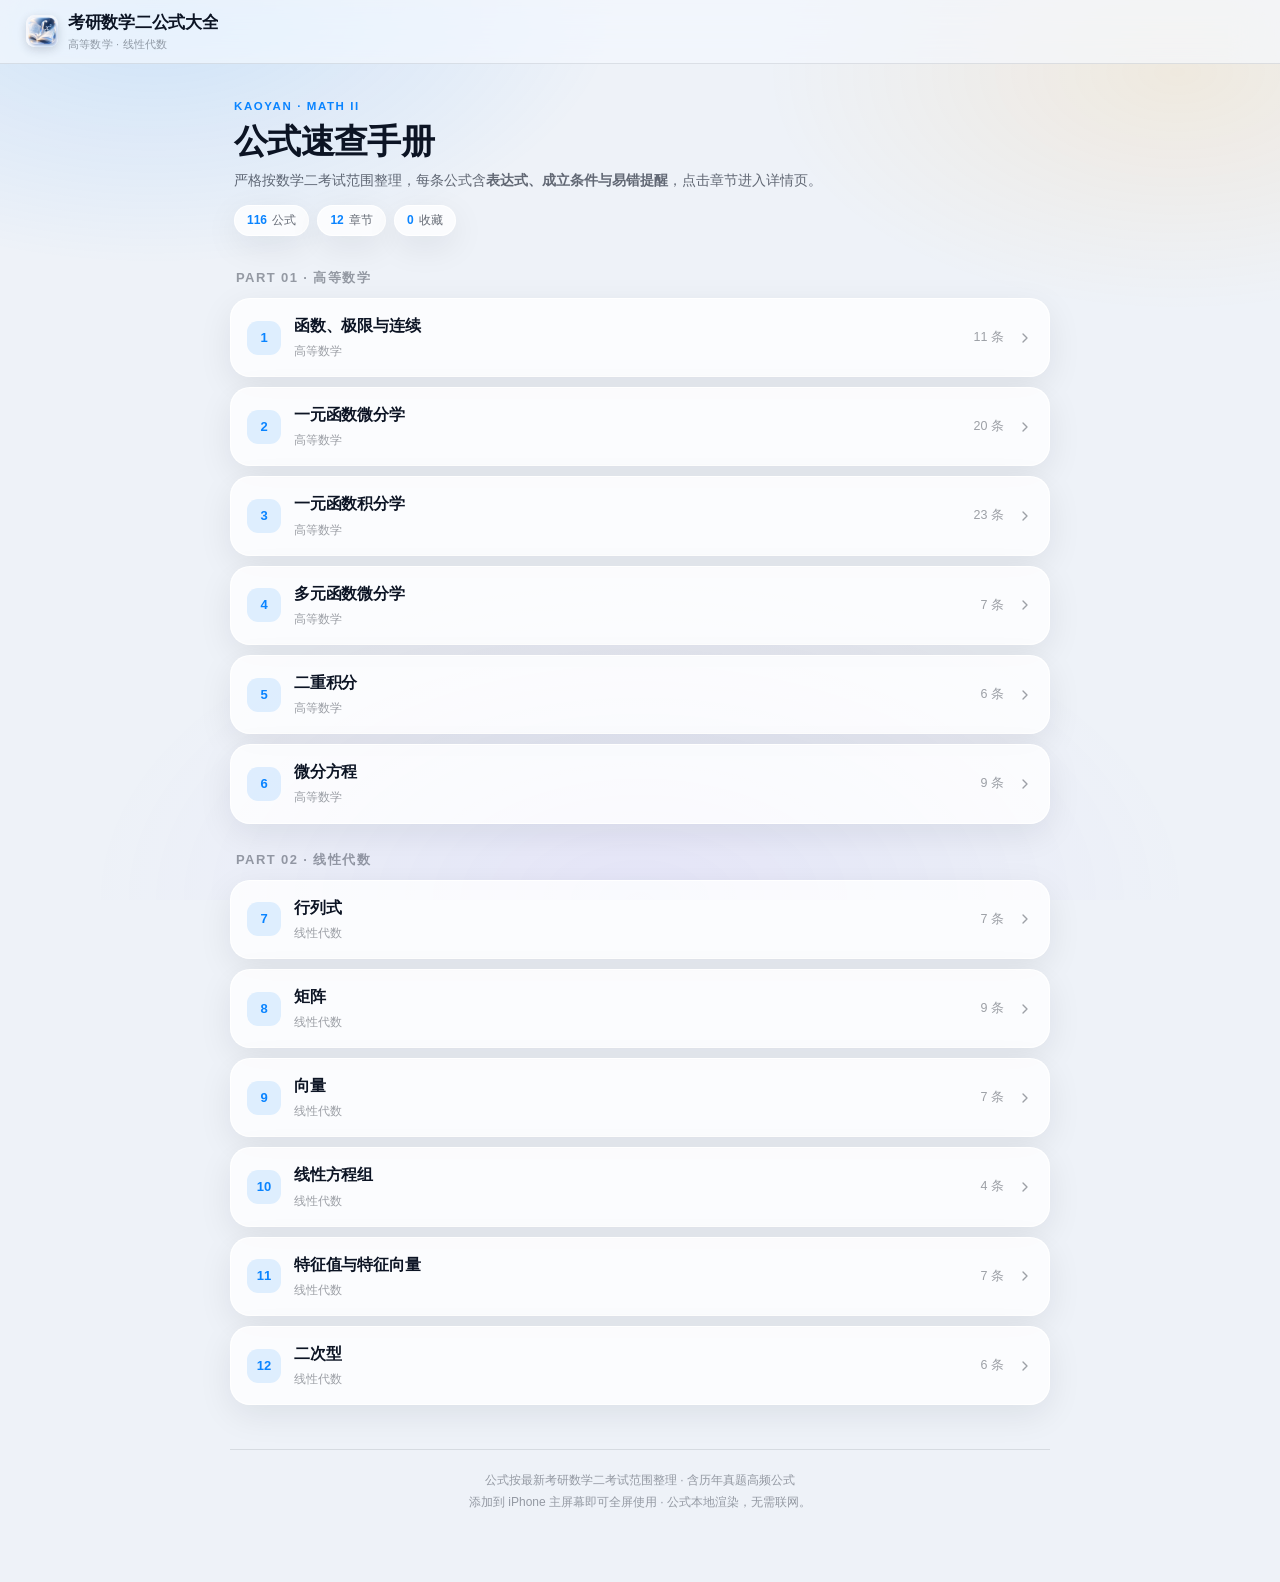
==== commit d3d3720c: "feat: 拆分为多页面（目录/章节/收藏），补全真题高频公式至116条，精简UI（固定浅色、去右上按钮与大图标、双tab胶囊dock）" ====
--- a/index.html
+++ b/index.html
@@ -1,123 +1,72 @@
 <!DOCTYPE html>
-<html lang="zh-CN" data-theme="light">
+<html lang="zh-CN">
 <head>
   <meta charset="UTF-8">
   <meta name="viewport" content="width=device-width, initial-scale=1, viewport-fit=cover, maximum-scale=5">
   <title>考研数学二公式大全</title>
   <meta name="description" content="考研数学二公式大全：高等数学 + 线性代数，含公式、成立条件与易错提醒，支持搜索与收藏。">
   <meta name="format-detection" content="telephone=no">
-
-  <!-- iOS 主屏幕 -->
   <meta name="apple-mobile-web-app-capable" content="yes">
   <meta name="mobile-web-app-capable" content="yes">
   <meta name="apple-mobile-web-app-status-bar-style" content="default">
   <meta name="apple-mobile-web-app-title" content="数学二公式">
-  <link rel="apple-touch-icon" href="assets/icon-180.png">
   <link rel="manifest" href="manifest.webmanifest">
-  <meta name="theme-color" media="(prefers-color-scheme: light)" content="#eef2f8">
-  <meta name="theme-color" media="(prefers-color-scheme: dark)" content="#070a12">
-
-  <link rel="icon" type="image/png" href="assets/icon-180.png">
+  <link rel="icon" type="image/png" href="assets/icon-180.png?v=3">
+  <link rel="apple-touch-icon" sizes="180x180"
+        href="https://jasonhan007.github.io/kaoyan-math2-formulas-v3/assets/icon-180.png?v=3">
+  <meta name="theme-color" content="#eef2f8">
   <link rel="stylesheet" href="vendor/katex.min.css">
   <script defer src="vendor/katex.min.js"></script>
   <link rel="stylesheet" href="styles.css">
 </head>
-<body>
+<body data-page="home">
   <div class="ambient" aria-hidden="true"></div>
 
   <header class="topbar" id="topbar">
-    <div class="topbar-row title-row">
+    <div class="topbar-row">
       <div class="brand">
-        <img class="brand-icon" src="assets/icon-180.png" alt="" width="34" height="34">
-        <div class="brand-text">
+        <img class="brand-icon" src="assets/icon-180.png" alt="" width="32" height="32">
+        <div>
           <h1>考研数学二公式大全</h1>
-          <p id="brandSub">高等数学 · 线性代数</p>
+          <p class="sub">高等数学 · 线性代数</p>
         </div>
       </div>
-      <div class="top-actions">
-        <button class="icon-btn" id="themeBtn" aria-label="切换深浅色">
-          <svg class="ic-sun" viewBox="0 0 24 24" width="19" height="19" fill="none" stroke="currentColor" stroke-width="1.7" stroke-linecap="round"><circle cx="12" cy="12" r="4.2"/><path d="M12 2.6v2.2M12 19.2v2.2M2.6 12h2.2M19.2 12h2.2M5.3 5.3l1.6 1.6M17.1 17.1l1.6 1.6M18.7 5.3l-1.6 1.6M6.9 17.1l-1.6 1.6"/></svg>
-          <svg class="ic-moon" viewBox="0 0 24 24" width="19" height="19" fill="none" stroke="currentColor" stroke-width="1.7" stroke-linecap="round" stroke-linejoin="round"><path d="M20.5 14.2A8.4 8.4 0 1 1 9.8 3.5a6.9 6.9 0 0 0 10.7 10.7z"/></svg>
-        </button>
-        <button class="icon-btn" id="favBtn" aria-label="只看收藏" aria-pressed="false">
-          <svg viewBox="0 0 24 24" width="19" height="19" fill="none" stroke="currentColor" stroke-width="1.7" stroke-linejoin="round"><path d="M12 20.3s-7.4-4.6-9.2-9A5.1 5.1 0 0 1 12 6.4a5.1 5.1 0 0 1 9.2 4.9c-1.8 4.4-9.2 9-9.2 9z"/></svg>
-        </button>
-      </div>
     </div>
-
-    <div class="topbar-row search-row">
-      <div class="search-box">
-        <svg viewBox="0 0 24 24" width="16" height="16" fill="none" stroke="currentColor" stroke-width="1.9" stroke-linecap="round"><circle cx="11" cy="11" r="6.4"/><path d="M15.8 15.8 20.5 20.5"/></svg>
-        <input id="searchInput" type="search" placeholder="搜索公式：洛必达、特征值、极坐标…" autocomplete="off" spellcheck="false">
-        <button class="clear-btn" id="clearBtn" aria-label="清空" hidden>
-          <svg viewBox="0 0 24 24" width="14" height="14" fill="none" stroke="currentColor" stroke-width="2.2" stroke-linecap="round"><path d="M6 6l12 12M18 6 6 18"/></svg>
-        </button>
-      </div>
-      <span class="result-chip" id="resultChip" hidden></span>
-    </div>
-
-    <nav class="topbar-row chips-row" id="chipsRow" aria-label="章节导航"></nav>
   </header>
 
-  <div class="layout">
-    <aside class="toc" id="toc" aria-label="目录"></aside>
-
-    <main class="content" id="content">
+  <div class="layout no-toc">
+    <main class="content">
       <section class="hero">
-        <img class="hero-icon" src="assets/icon.png" alt="应用图标" width="96" height="96">
-        <div class="hero-text">
-          <p class="hero-kicker" id="heroScope">数学二考试范围</p>
-          <h2 id="heroTitle">考研数学二 · 公式大全</h2>
-          <p class="hero-desc">系统整理高等数学与线性代数核心公式，每条含<b>名称 · 表达式 · 成立条件 · 易错提醒</b>。优先保证准确完整，支持搜索与收藏。</p>
-          <div class="hero-stats">
-            <span class="stat"><b id="statFav">0</b> 收藏</span>
-            <span class="stat"><b id="statSec">12</b> 章节</span>
-            <span class="stat"><b id="statNum">0</b> 公式</span>
-          </div>
+        <p class="hero-kicker">KAOYAN · MATH II</p>
+        <h1>公式速查手册</h1>
+        <p class="hero-desc">严格按数学二考试范围整理，每条公式含<b>表达式、成立条件与易错提醒</b>，点击章节进入详情页。</p>
+        <div class="hero-stats">
+          <span class="stat"><b id="statNum">0</b> 公式</span>
+          <span class="stat"><b id="statSec">12</b> 章节</span>
+          <span class="stat"><b id="statFav">0</b> 收藏</span>
         </div>
       </section>
 
-      <div id="katexBanner" class="banner" hidden>公式渲染组件加载失败，请检查 vendor/ 目录是否完整。</div>
-
-      <div id="sections"></div>
-
-      <div class="empty" id="emptyState" hidden>
-        <svg viewBox="0 0 24 24" width="40" height="40" fill="none" stroke="currentColor" stroke-width="1.4" stroke-linecap="round"><circle cx="11" cy="11" r="6.4"/><path d="M15.8 15.8 20.5 20.5"/></svg>
-        <p id="emptyText">没有找到相关公式</p>
-        <button class="ghost-btn" id="resetBtn">清除条件</button>
-      </div>
+      <div class="directory" id="directory"></div>
 
       <footer class="page-foot">
-        <p>公式按最新考研数学二考试范围整理 · 核心参考：同济高数/线代 · 教育部考试大纲</p>
-        <p class="dim">添加到 iPhone 主屏幕即可全屏使用 · 公式本地渲染，无需联网。</p>
+        <p>公式按最新考研数学二考试范围整理 · 含历年真题高频公式</p>
+        <p>添加到 iPhone 主屏幕即可全屏使用 · 公式本地渲染，无需联网。</p>
       </footer>
     </main>
   </div>
 
-  <!-- 移动端底部标签栏 -->
   <nav class="tabbar" aria-label="主导航">
-    <button class="tab active" data-tab="all">
-      <svg viewBox="0 0 24 24" width="22" height="22" fill="none" stroke="currentColor" stroke-width="1.7" stroke-linecap="round" stroke-linejoin="round"><path d="M4.5 6.5h15M4.5 12h15M4.5 17.5h9"/></svg>
-      <span>公式</span>
-    </button>
-    <button class="tab" data-tab="fav">
-      <svg viewBox="0 0 24 24" width="22" height="22" fill="none" stroke="currentColor" stroke-width="1.7" stroke-linejoin="round"><path d="M12 20.3s-7.4-4.6-9.2-9A5.1 5.1 0 0 1 12 6.4a5.1 5.1 0 0 1 9.2 4.9c-1.8 4.4-9.2 9-9.2 9z"/></svg>
+    <a class="tab active" href="index.html">
+      <svg viewBox="0 0 24 24" width="21" height="21" fill="none" stroke="currentColor" stroke-width="1.7" stroke-linecap="round" stroke-linejoin="round"><path d="M4.5 6.5h15M4.5 12h15M4.5 17.5h9"/></svg>
+      <span>目录</span>
+    </a>
+    <a class="tab" href="favorites.html">
+      <svg viewBox="0 0 24 24" width="21" height="21" fill="none" stroke="currentColor" stroke-width="1.7" stroke-linejoin="round"><path d="M12 20.3s-7.4-4.6-9.2-9A5.1 5.1 0 0 1 12 6.4a5.1 5.1 0 0 1 9.2 4.9c-1.8 4.4-9.2 9-9.2 9z"/></svg>
       <span>收藏</span>
       <em class="tab-badge" id="favBadge" hidden>0</em>
-    </button>
-    <button class="tab" data-tab="toc">
-      <svg viewBox="0 0 24 24" width="22" height="22" fill="none" stroke="currentColor" stroke-width="1.7" stroke-linecap="round"><rect x="4" y="4.5" width="6.5" height="6.5" rx="1.6"/><rect x="13.5" y="4.5" width="6.5" height="6.5" rx="1.6"/><rect x="4" y="13.5" width="6.5" height="6.5" rx="1.6"/><rect x="13.5" y="13.5" width="6.5" height="6.5" rx="1.6"/></svg>
-      <span>目录</span>
-    </button>
+    </a>
   </nav>
-
-  <!-- 移动端目录底部弹层 -->
-  <div class="sheet-mask" id="sheetMask" hidden></div>
-  <div class="sheet" id="sheet" hidden aria-label="章节目录">
-    <div class="sheet-grip"></div>
-    <div class="sheet-head"><h3>目录</h3><button class="ghost-btn" id="sheetClose">关闭</button></div>
-    <div class="sheet-body" id="sheetBody"></div>
-  </div>
 
   <script src="data.js"></script>
   <script src="app.js"></script>
--- a/styles.css
+++ b/styles.css
@@ -1,23 +1,21 @@
 /* ============================================================
-   考研数学二公式大全 · iOS 风格样式
-   浅色 / 深色 · 玻璃拟态 · 响应式（手机 / 平板 / 电脑）
+   考研数学二公式大全 · 样式（浅色 · 简洁版）
+   首页目录 / 章节页 / 收藏页 共用
    ============================================================ */
 
 :root {
   --bg: #eef2f8;
-  --bg-blob-1: rgba(10, 132, 255, 0.16);
-  --bg-blob-2: rgba(255, 159, 10, 0.12);
-  --bg-blob-3: rgba(120, 86, 255, 0.10);
+  --bg-blob-1: rgba(10, 132, 255, 0.14);
+  --bg-blob-2: rgba(255, 159, 10, 0.10);
+  --bg-blob-3: rgba(120, 86, 255, 0.08);
   --ink: #0c1424;
   --ink-2: rgba(12, 20, 36, 0.62);
   --ink-3: rgba(12, 20, 36, 0.40);
-  --card: rgba(255, 255, 255, 0.74);
-  --card-solid: #ffffff;
+  --card: rgba(255, 255, 255, 0.78);
   --card-border: rgba(255, 255, 255, 0.95);
   --hairline: rgba(12, 20, 36, 0.10);
   --glass: rgba(244, 247, 252, 0.72);
   --accent: #0a84ff;
-  --accent-ink: #ffffff;
   --accent-soft: rgba(10, 132, 255, 0.12);
   --gold: #ff9f0a;
   --gold-soft: rgba(255, 159, 10, 0.14);
@@ -25,33 +23,14 @@
   --teal-soft: rgba(48, 176, 199, 0.14);
   --shadow: 0 10px 34px rgba(16, 24, 40, 0.08);
   --shadow-lg: 0 18px 50px rgba(16, 24, 40, 0.12);
-  --radius: 22px;
-  --top-h: 158px;
+  --tabbar-glass: rgba(255, 255, 255, 0.45);
+  --tabbar-border: rgba(255, 255, 255, 0.6);
+  --radius: 20px;
+  --top-h: 120px;
   --sidebar-w: 236px;
-  --tabbar-h: 64px;
+  --tabbar-h: 62px;
   --font: -apple-system, BlinkMacSystemFont, "SF Pro Text", "SF Pro Display",
     "PingFang SC", "Hiragino Sans GB", "Microsoft YaHei", "Segoe UI", sans-serif;
-}
-
-[data-theme="dark"] {
-  --bg: #070a12;
-  --bg-blob-1: rgba(10, 132, 255, 0.22);
-  --bg-blob-2: rgba(255, 159, 10, 0.10);
-  --bg-blob-3: rgba(120, 86, 255, 0.16);
-  --ink: #f2f4f8;
-  --ink-2: rgba(235, 240, 248, 0.64);
-  --ink-3: rgba(235, 240, 248, 0.38);
-  --card: rgba(255, 255, 255, 0.055);
-  --card-solid: #12161f;
-  --card-border: rgba(255, 255, 255, 0.10);
-  --hairline: rgba(255, 255, 255, 0.12);
-  --glass: rgba(10, 13, 20, 0.66);
-  --accent: #3f9dff;
-  --accent-soft: rgba(63, 157, 255, 0.18);
-  --gold-soft: rgba(255, 159, 10, 0.18);
-  --teal-soft: rgba(48, 176, 199, 0.18);
-  --shadow: 0 10px 34px rgba(0, 0, 0, 0.42);
-  --shadow-lg: 0 18px 50px rgba(0, 0, 0, 0.55);
 }
 
 * { box-sizing: border-box; -webkit-tap-highlight-color: transparent; }
@@ -68,12 +47,10 @@
   font-size: 15px;
   line-height: 1.55;
   -webkit-font-smoothing: antialiased;
-  text-rendering: optimizeLegibility;
   min-height: 100vh;
   overflow-x: hidden;
 }
 
-/* 背景光斑 */
 .ambient {
   position: fixed;
   inset: 0;
@@ -87,7 +64,9 @@
 
 button { font-family: inherit; }
 
-/* ============ 顶部栏（玻璃） ============ */
+a { color: var(--accent); text-decoration: none; }
+
+/* ============ 顶栏 ============ */
 .topbar {
   position: sticky;
   top: 0;
@@ -101,22 +80,18 @@
 
 .topbar-row { display: flex; align-items: center; gap: 10px; }
 
-.title-row { justify-content: space-between; }
-
 .brand { display: flex; align-items: center; gap: 10px; min-width: 0; }
 
 .brand-icon {
-  width: 34px;
-  height: 34px;
-  border-radius: 9px;
-  box-shadow: 0 3px 10px rgba(16, 24, 40, 0.18);
-}
-
-.brand-text { min-width: 0; }
-
-.brand-text h1 {
+  width: 32px;
+  height: 32px;
+  border-radius: 8.5px;
+  box-shadow: 0 3px 10px rgba(16, 24, 40, 0.16);
+}
+
+.brand h1 {
   margin: 0;
-  font-size: 17px;
+  font-size: 16.5px;
   font-weight: 700;
   letter-spacing: -0.3px;
   white-space: nowrap;
@@ -124,41 +99,15 @@
   text-overflow: ellipsis;
 }
 
-.brand-text p {
+.brand .sub {
   margin: 0;
   font-size: 11px;
   color: var(--ink-3);
   letter-spacing: 0.2px;
 }
 
-.top-actions { display: flex; gap: 8px; flex-shrink: 0; }
-
-.icon-btn {
-  width: 34px;
-  height: 34px;
-  border-radius: 50%;
-  border: 0.5px solid var(--hairline);
-  background: var(--card);
-  color: var(--ink-2);
-  display: grid;
-  place-items: center;
-  cursor: pointer;
-  transition: transform 0.18s ease, background 0.25s ease, color 0.2s ease;
-}
-
-.icon-btn:active { transform: scale(0.9); }
-
-.icon-btn.on {
-  background: var(--accent-soft);
-  color: var(--accent);
-  border-color: transparent;
-}
-
-[data-theme="light"] .ic-moon { display: none; }
-[data-theme="dark"] .ic-sun { display: none; }
-
 /* 搜索 */
-.search-row { margin-top: 10px; }
+.search-row { margin-top: 9px; }
 
 .search-box {
   flex: 1;
@@ -168,14 +117,14 @@
   height: 36px;
   padding: 0 12px;
   border-radius: 12px;
-  background: color-mix(in srgb, var(--ink) 6%, transparent);
+  background: rgba(12, 20, 36, 0.06);
   border: 0.5px solid transparent;
   color: var(--ink-3);
   transition: background 0.2s, border-color 0.2s;
 }
 
 .search-box:focus-within {
-  background: var(--card-solid);
+  background: #ffffff;
   border-color: var(--accent);
 }
 
@@ -196,7 +145,7 @@
 .clear-btn {
   border: 0;
   background: var(--ink-3);
-  color: var(--card-solid);
+  color: #fff;
   width: 17px;
   height: 17px;
   border-radius: 50%;
@@ -217,7 +166,7 @@
   white-space: nowrap;
 }
 
-/* 章节横条 */
+/* 章节胶囊 */
 .chips-row {
   margin-top: 9px;
   gap: 7px;
@@ -248,82 +197,161 @@
   background: var(--accent);
   border-color: var(--accent);
   color: #fff;
-  box-shadow: 0 4px 14px rgba(10, 132, 255, 0.35);
-}
-
-/* ============ 主体布局 ============ */
+  box-shadow: 0 4px 14px rgba(10, 132, 255, 0.32);
+}
+
+/* ============ 布局 ============ */
 .layout {
   max-width: 1180px;
   margin: 0 auto;
   display: flex;
-  gap: 28px;
+  gap: 30px;
   padding: 0 18px;
 }
 
 .content {
   flex: 1;
   min-width: 0;
-  max-width: 820px;
+  max-width: 800px;
   margin: 0 auto;
   padding-bottom: calc(var(--tabbar-h) + 46px + env(safe-area-inset-bottom, 0px));
 }
 
-/* ============ Hero ============ */
-.hero {
-  display: flex;
-  gap: 18px;
-  align-items: center;
-  padding: 26px 2px 6px;
-}
-
-.hero-icon {
-  width: 92px;
-  height: 92px;
-  border-radius: 22px;
-  flex-shrink: 0;
-  box-shadow: var(--shadow-lg);
-}
+/* ============ 首页 ============ */
+.hero { padding: 34px 4px 6px; }
 
 .hero-kicker {
-  margin: 0 0 3px;
+  margin: 0 0 6px;
   font-size: 11.5px;
   font-weight: 700;
-  letter-spacing: 1.4px;
-  color: var(--accent);
-  text-transform: uppercase;
-}
-
-.hero h2 {
-  margin: 0 0 6px;
-  font-size: 26px;
-  line-height: 1.2;
-  letter-spacing: -0.6px;
+  letter-spacing: 1.6px;
+  color: var(--accent);
+}
+
+.hero h1 {
+  margin: 0 0 8px;
+  font-size: 30px;
+  line-height: 1.18;
+  letter-spacing: -0.7px;
   font-weight: 800;
 }
 
 .hero-desc {
   margin: 0;
-  font-size: 13.5px;
+  font-size: 14px;
   color: var(--ink-2);
 }
 
-.hero-desc b { color: var(--ink); font-weight: 600; }
-
-.hero-stats { display: flex; gap: 8px; margin-top: 11px; flex-wrap: wrap; }
+.hero-stats { display: flex; gap: 8px; margin-top: 14px; flex-wrap: wrap; }
 
 .stat {
-  font-size: 11.5px;
+  font-size: 12px;
   color: var(--ink-2);
   background: var(--card);
   border: 0.5px solid var(--card-border);
-  padding: 4.5px 11px;
+  padding: 5px 12px;
   border-radius: 999px;
   box-shadow: var(--shadow);
 }
 
 .stat b { color: var(--accent); font-weight: 800; margin-right: 2px; }
 
-/* 提示条 */
+/* 目录 */
+.directory { margin-top: 26px; }
+
+.dir-group { margin-bottom: 26px; }
+
+.dir-group h2 {
+  margin: 0 0 4px;
+  padding: 0 6px;
+  font-size: 13px;
+  font-weight: 800;
+  letter-spacing: 1.4px;
+  color: var(--ink-3);
+}
+
+.dir-row {
+  display: flex;
+  align-items: center;
+  gap: 13px;
+  padding: 15px 16px;
+  margin-top: 10px;
+  background: var(--card);
+  border: 0.5px solid var(--card-border);
+  border-radius: var(--radius);
+  box-shadow: var(--shadow);
+  color: var(--ink);
+  transition: transform 0.18s ease, box-shadow 0.18s ease;
+}
+
+.dir-row:active { transform: scale(0.985); }
+
+@media (hover: hover) {
+  .dir-row:hover { box-shadow: var(--shadow-lg); }
+}
+
+.dir-num {
+  flex-shrink: 0;
+  width: 34px;
+  height: 34px;
+  border-radius: 11px;
+  background: var(--accent-soft);
+  color: var(--accent);
+  font-size: 13px;
+  font-weight: 800;
+  display: grid;
+  place-items: center;
+  font-variant-numeric: tabular-nums;
+}
+
+.dir-main { flex: 1; min-width: 0; }
+
+.dir-main b {
+  display: block;
+  font-size: 15.5px;
+  font-weight: 700;
+  letter-spacing: -0.2px;
+}
+
+.dir-main em {
+  font-style: normal;
+  font-size: 12px;
+  color: var(--ink-3);
+}
+
+.dir-count {
+  font-size: 12.5px;
+  color: var(--ink-3);
+  font-variant-numeric: tabular-nums;
+  white-space: nowrap;
+}
+
+.dir-chevron { color: var(--ink-3); flex-shrink: 0; }
+
+/* ============ 页面小标题（章节页 / 收藏页） ============ */
+.page-head { padding: 24px 4px 2px; }
+
+.page-head .crumb {
+  margin: 0 0 4px;
+  font-size: 12px;
+  font-weight: 700;
+  letter-spacing: 1.2px;
+  color: var(--accent);
+}
+
+.page-head h2 {
+  margin: 0;
+  font-size: 25px;
+  font-weight: 800;
+  letter-spacing: -0.5px;
+}
+
+.page-head .meta {
+  margin: 5px 0 0;
+  font-size: 13px;
+  color: var(--ink-3);
+}
+
 .banner {
   margin: 14px 0 0;
   padding: 11px 14px;
@@ -334,77 +362,8 @@
   border: 0.5px solid var(--hairline);
 }
 
-/* ============ 章节分组 ============ */
-.group { margin-top: 30px; }
-
-.group-head {
-  display: flex;
-  align-items: baseline;
-  gap: 12px;
-  padding: 0 4px 4px;
-}
-
-.group-head .g-num {
-  font-size: 12px;
-  font-weight: 800;
-  color: var(--accent);
-  letter-spacing: 1.6px;
-}
-
-.group-head h2 {
-  margin: 0;
-  font-size: 24px;
-  font-weight: 800;
-  letter-spacing: -0.5px;
-}
-
-.group-head .g-line {
-  flex: 1;
-  height: 0.5px;
-  background: var(--hairline);
-  align-self: center;
-}
-
-.section { margin-top: 22px; scroll-margin-top: calc(var(--top-h) + 8px); }
-
-.sec-head {
-  position: sticky;
-  top: var(--top-h);
-  z-index: 20;
-  display: flex;
-  align-items: center;
-  gap: 9px;
-  padding: 9px 4px;
-  background: color-mix(in srgb, var(--bg) 82%, transparent);
-  -webkit-backdrop-filter: blur(14px);
-  backdrop-filter: blur(14px);
-  border-bottom: 0.5px solid var(--hairline);
-}
-
-.sec-dot {
-  width: 7px;
-  height: 7px;
-  border-radius: 50%;
-  background: var(--accent);
-  flex-shrink: 0;
-}
-
-.sec-head h3 {
-  margin: 0;
-  font-size: 15.5px;
-  font-weight: 700;
-  letter-spacing: -0.2px;
-}
-
-.sec-count {
-  margin-left: auto;
-  font-size: 11px;
-  color: var(--ink-3);
-  font-variant-numeric: tabular-nums;
-}
-
 /* ============ 公式卡片 ============ */
-.cards { display: flex; flex-direction: column; gap: 13px; margin-top: 13px; }
+.cards { display: flex; flex-direction: column; gap: 13px; margin-top: 16px; }
 
 .card {
   background: var(--card);
@@ -415,32 +374,19 @@
   -webkit-backdrop-filter: blur(16px);
   backdrop-filter: blur(16px);
   opacity: 0;
-  transform: translateY(14px);
-  animation: fadeUp 0.5s cubic-bezier(0.22, 0.9, 0.3, 1) forwards;
+  transform: translateY(12px);
+  animation: fadeUp 0.45s cubic-bezier(0.22, 0.9, 0.3, 1) forwards;
   scroll-margin-top: calc(var(--top-h) + 44px);
 }
 
-@keyframes fadeUp {
-  to { opacity: 1; transform: none; }
-}
+@keyframes fadeUp { to { opacity: 1; transform: none; } }
 
 @media (prefers-reduced-motion: reduce) {
   .card { animation: none; opacity: 1; transform: none; }
   html { scroll-behavior: auto; }
 }
 
-.card.flash {
-  outline: 2px solid var(--accent);
-  outline-offset: 2px;
-  transition: outline-color 1.6s ease 0.4s;
-  outline-color: transparent;
-}
-
-.card-head {
-  display: flex;
-  align-items: flex-start;
-  gap: 10px;
-}
+.card-head { display: flex; align-items: flex-start; gap: 10px; }
 
 .card-idx {
   flex-shrink: 0;
@@ -478,48 +424,49 @@
   display: grid;
   place-items: center;
   cursor: pointer;
-  transition: transform 0.2s;
+  transition: transform 0.2s, color 0.2s;
 }
 
 .fav-btn:active { transform: scale(0.82); }
-
 .fav-btn.on { color: var(--gold); }
 .fav-btn.on svg path { fill: var(--gold); }
-
 .fav-btn.pop { animation: pop 0.4s cubic-bezier(0.3, 1.6, 0.5, 1); }
 
-@keyframes pop {
-  40% { transform: scale(1.3); }
-}
-
-/* 公式区 */
+@keyframes pop { 40% { transform: scale(1.3); } }
+
+.src-link {
+  display: inline-block;
+  margin-top: 8px;
+  font-size: 12px;
+  color: var(--accent);
+  background: var(--accent-soft);
+  padding: 3px 10px;
+  border-radius: 999px;
+}
+
+/* 公式 */
 .formula {
+  position: relative;
   margin-top: 9px;
   padding: 11px 10px 8px;
   border-radius: 14px;
-  background: color-mix(in srgb, var(--ink) 4.5%, transparent);
+  background: rgba(12, 20, 36, 0.045);
   overflow-x: auto;
   overflow-y: hidden;
   -webkit-overflow-scrolling: touch;
 }
-
-[data-theme="dark"] .formula { background: rgba(255, 255, 255, 0.05); }
 
 .formula .katex-display {
   margin: 0.35em 0;
   overflow-x: auto;
   overflow-y: hidden;
   padding: 2px 2px 4px;
+  text-align: left;
 }
 
 .formula .katex { font-size: 1.06em; }
 .formula .katex-display > .katex { white-space: nowrap; text-align: left; }
-.formula .katex-display { text-align: left; }
-
 .formula .raw { font-size: 13px; color: var(--ink-2); white-space: pre-wrap; word-break: break-all; }
-
-/* 长公式可横向滑动的渐隐提示 */
-.formula { position: relative; }
 
 .formula.ovf::after {
   content: "";
@@ -530,7 +477,7 @@
   width: 34px;
   pointer-events: none;
   border-radius: 0 14px 14px 0;
-  background: linear-gradient(to left, color-mix(in srgb, var(--bg) 92%, transparent), transparent);
+  background: linear-gradient(to left, rgba(242, 245, 250, 0.95), rgba(242, 245, 250, 0));
 }
 
 /* 条件 / 易错 */
@@ -558,10 +505,8 @@
 .note.warn { color: var(--ink); }
 .note.warn .tag { background: var(--gold-soft); color: var(--gold); }
 
-.note.warn b { color: var(--gold); }
-
 mark {
-  background: color-mix(in srgb, var(--gold) 35%, transparent);
+  background: rgba(255, 159, 10, 0.35);
   color: inherit;
   border-radius: 3px;
   padding: 0 1px;
@@ -570,13 +515,14 @@
 /* ============ 空状态 / 页脚 ============ */
 .empty {
   text-align: center;
-  padding: 64px 20px;
+  padding: 70px 20px;
   color: var(--ink-3);
 }
 
 .empty p { margin: 12px 0 16px; font-size: 15px; }
 
 .ghost-btn {
+  display: inline-block;
   border: 0.5px solid var(--hairline);
   background: var(--card);
   color: var(--accent);
@@ -585,6 +531,7 @@
   padding: 8px 18px;
   border-radius: 999px;
   cursor: pointer;
+  text-decoration: none;
 }
 
 .ghost-btn:active { transform: scale(0.96); }
@@ -599,9 +546,8 @@
 }
 
 .page-foot p { margin: 3px 0; }
-.page-foot .dim { opacity: 0.75; }
-
-/* ============ 侧边目录（桌面） ============ */
+
+/* ============ 桌面侧栏目录 ============ */
 .toc {
   display: none;
   width: var(--sidebar-w);
@@ -611,8 +557,8 @@
   align-self: flex-start;
   max-height: calc(100vh - var(--top-h) - 30px);
   overflow-y: auto;
+  scrollbar-width: thin;
   padding: 14px 0 20px;
-  scrollbar-width: thin;
 }
 
 .toc-title {
@@ -621,6 +567,15 @@
   letter-spacing: 1.4px;
   color: var(--ink-3);
   margin: 0 0 8px 10px;
+}
+
+.toc-group {
+  margin: 14px 0 5px;
+  padding: 0 10px;
+  font-size: 11.5px;
+  font-weight: 800;
+  color: var(--ink);
+  letter-spacing: 0.6px;
 }
 
 .toc a {
@@ -630,7 +585,6 @@
   padding: 7px 10px;
   border-radius: 10px;
   color: var(--ink-2);
-  text-decoration: none;
   font-size: 13.5px;
   font-weight: 500;
   transition: all 0.18s;
@@ -644,32 +598,21 @@
   font-weight: 700;
 }
 
-.toc .toc-group {
-  margin: 13px 0 5px;
-  padding: 0 10px;
-  font-size: 11.5px;
-  font-weight: 800;
-  color: var(--ink);
-  letter-spacing: 0.6px;
-}
-
-.toc .toc-group:first-child { margin-top: 0; }
-
-/* ============ 底部标签栏（移动端） ============ */
+/* ============ 底部胶囊 dock ============ */
 .tabbar {
   position: fixed;
   left: 50%;
   transform: translateX(-50%);
-  bottom: calc(8px + env(safe-area-inset-bottom, 0px));
-  width: min(400px, calc(100% - 28px));
+  bottom: calc(10px + env(safe-area-inset-bottom, 0px));
+  width: min(300px, calc(100% - 32px));
   height: var(--tabbar-h);
   display: flex;
   z-index: 60;
-  background: var(--glass);
-  -webkit-backdrop-filter: saturate(180%) blur(24px);
-  backdrop-filter: saturate(180%) blur(24px);
-  border: 0.5px solid var(--card-border);
-  border-radius: 26px;
+  background: var(--tabbar-glass);
+  -webkit-backdrop-filter: saturate(180%) blur(30px);
+  backdrop-filter: saturate(180%) blur(30px);
+  border: 0.5px solid var(--tabbar-border);
+  border-radius: 999px;
   box-shadow: var(--shadow-lg);
   padding: 6px;
 }
@@ -686,10 +629,11 @@
   gap: 1px;
   font-size: 10.5px;
   font-weight: 600;
-  border-radius: 20px;
+  border-radius: 999px;
   cursor: pointer;
   position: relative;
   transition: color 0.2s, background 0.25s;
+  text-decoration: none;
 }
 
 .tab.active {
@@ -700,7 +644,7 @@
 .tab-badge {
   position: absolute;
   top: 5px;
-  right: calc(50% - 24px);
+  right: calc(50% - 26px);
   min-width: 15px;
   height: 15px;
   padding: 0 4px;
@@ -714,81 +658,9 @@
   place-items: center;
 }
 
-/* ============ 底部弹层（目录） ============ */
-.sheet-mask {
-  position: fixed;
-  inset: 0;
-  background: rgba(4, 8, 16, 0.42);
-  -webkit-backdrop-filter: blur(3px);
-  backdrop-filter: blur(3px);
-  z-index: 70;
-  animation: fadeIn 0.25s ease;
-}
-
-.sheet {
-  position: fixed;
-  left: 0;
-  right: 0;
-  bottom: 0;
-  z-index: 71;
-  background: var(--card-solid);
-  border-radius: 22px 22px 0 0;
-  padding: 8px 18px calc(20px + env(safe-area-inset-bottom, 0px));
-  max-height: 74vh;
-  display: flex;
-  flex-direction: column;
-  animation: slideUp 0.32s cubic-bezier(0.22, 0.9, 0.3, 1);
-  box-shadow: var(--shadow-lg);
-}
-
-@keyframes slideUp { from { transform: translateY(60%); opacity: 0.5; } }
-@keyframes fadeIn { from { opacity: 0; } }
-
-.sheet-grip {
-  width: 38px;
-  height: 4.5px;
-  border-radius: 3px;
-  background: var(--hairline);
-  margin: 4px auto 8px;
-}
-
-.sheet-head {
-  display: flex;
-  align-items: center;
-  justify-content: space-between;
-  padding-bottom: 8px;
-  border-bottom: 0.5px solid var(--hairline);
-}
-
-.sheet-head h3 { margin: 0; font-size: 17px; font-weight: 700; }
-
-.sheet-body { overflow-y: auto; padding-top: 6px; }
-
-.sheet-group {
-  font-size: 12px;
-  font-weight: 800;
-  color: var(--accent);
-  letter-spacing: 1px;
-  margin: 14px 0 4px;
-}
-
-.sheet-body a {
-  display: flex;
-  justify-content: space-between;
-  align-items: center;
-  padding: 11px 6px;
-  color: var(--ink);
-  text-decoration: none;
-  font-size: 15px;
-  font-weight: 500;
-  border-bottom: 0.5px solid var(--hairline);
-}
-
-.sheet-body a span { font-size: 12px; color: var(--ink-3); font-variant-numeric: tabular-nums; }
-
 /* ============ 响应式 ============ */
 @media (min-width: 768px) {
-  .hero h2 { font-size: 30px; }
+  .hero h1 { font-size: 34px; }
   .content { max-width: 720px; }
   .card { padding: 17px 19px 16px; }
   .formula .katex { font-size: 1.1em; }
@@ -800,18 +672,10 @@
   .toc { display: block; }
   .tabbar { display: none; }
   .content { padding-bottom: 60px; max-width: 760px; margin: 0; }
-  .hero { padding-top: 32px; }
-  .hero-icon { width: 104px; height: 104px; }
-  .hero h2 { font-size: 32px; }
-}
-
-@media (min-width: 1280px) {
-  .content { max-width: 800px; }
-}
-
-/* 手机窄屏微调 */
+  .layout.no-toc .content { margin: 0 auto; max-width: 820px; }
+}
+
 @media (max-width: 400px) {
-  .brand-text h1 { font-size: 15.5px; }
-  .hero { flex-direction: column; align-items: flex-start; gap: 14px; }
-  .hero h2 { font-size: 23px; }
-}
+  .brand h1 { font-size: 15.5px; }
+  .hero h1 { font-size: 26px; }
+}
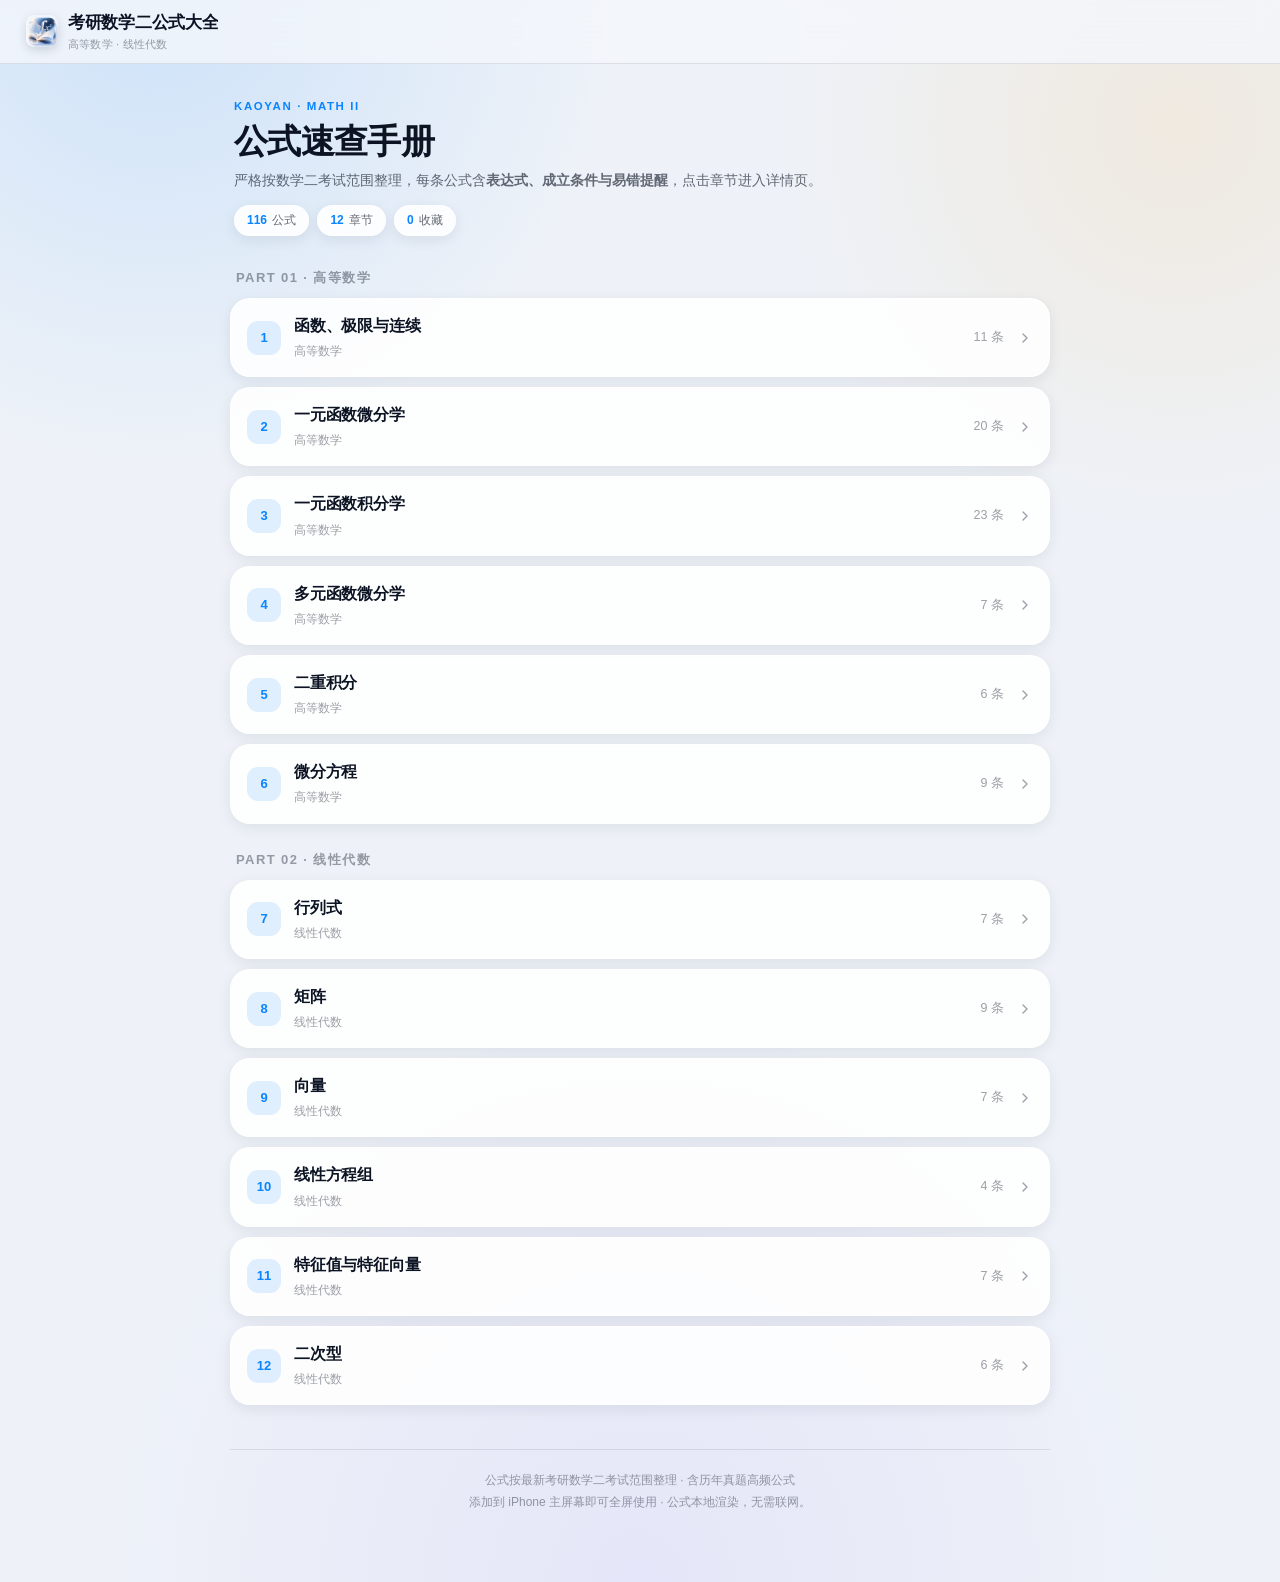
==== commit 7ad55453: "perf: 流畅度优化——光斑改画布背景、卡片去backdrop-filter、毛玻璃降噪减半、KaTeX分帧渲染、屏外卡片跳过渲染" ====
--- a/index.html
+++ b/index.html
@@ -20,7 +20,6 @@
   <link rel="stylesheet" href="styles.css">
 </head>
 <body data-page="home">
-  <div class="ambient" aria-hidden="true"></div>
 
   <header class="topbar" id="topbar">
     <div class="topbar-row">
--- a/styles.css
+++ b/styles.css
@@ -11,18 +11,18 @@
   --ink: #0c1424;
   --ink-2: rgba(12, 20, 36, 0.62);
   --ink-3: rgba(12, 20, 36, 0.40);
-  --card: rgba(255, 255, 255, 0.78);
+  --card: rgba(255, 255, 255, 0.87);
   --card-border: rgba(255, 255, 255, 0.95);
   --hairline: rgba(12, 20, 36, 0.10);
-  --glass: rgba(244, 247, 252, 0.72);
+  --glass: rgba(244, 247, 252, 0.80);
   --accent: #0a84ff;
   --accent-soft: rgba(10, 132, 255, 0.12);
   --gold: #ff9f0a;
   --gold-soft: rgba(255, 159, 10, 0.14);
   --teal: #30b0c7;
   --teal-soft: rgba(48, 176, 199, 0.14);
-  --shadow: 0 10px 34px rgba(16, 24, 40, 0.08);
-  --shadow-lg: 0 18px 50px rgba(16, 24, 40, 0.12);
+  --shadow: 0 4px 14px rgba(16, 24, 40, 0.08);
+  --shadow-lg: 0 10px 26px rgba(16, 24, 40, 0.12);
   --tabbar-glass: rgba(255, 255, 255, 0.45);
   --tabbar-border: rgba(255, 255, 255, 0.6);
   --radius: 20px;
@@ -39,10 +39,15 @@
 
 html { scroll-behavior: smooth; }
 
+/* 背景光斑直接画在 body（随根元素提升为画布背景，滚动时不重绘，避免 fixed 装饰层） */
 body {
   margin: 0;
   font-family: var(--font);
-  background: var(--bg);
+  background-color: var(--bg);
+  background-image:
+    radial-gradient(52% 42% at 12% 0%, var(--bg-blob-1), transparent 70%),
+    radial-gradient(46% 38% at 92% 8%, var(--bg-blob-2), transparent 70%),
+    radial-gradient(60% 50% at 50% 100%, var(--bg-blob-3), transparent 72%);
   color: var(--ink);
   font-size: 15px;
   line-height: 1.55;
@@ -51,20 +56,11 @@
   overflow-x: hidden;
 }
 
-.ambient {
-  position: fixed;
-  inset: 0;
-  z-index: -1;
-  pointer-events: none;
-  background:
-    radial-gradient(52% 42% at 12% 0%, var(--bg-blob-1), transparent 70%),
-    radial-gradient(46% 38% at 92% 8%, var(--bg-blob-2), transparent 70%),
-    radial-gradient(60% 50% at 50% 100%, var(--bg-blob-3), transparent 72%);
-}
-
-button { font-family: inherit; }
+button { font-family: inherit; touch-action: manipulation; }
 
 a { color: var(--accent); text-decoration: none; }
+
+.chip, .dir-row, .tab, .fav-btn, .ghost-btn, .clear-btn { touch-action: manipulation; }
 
 /* ============ 顶栏 ============ */
 .topbar {
@@ -72,8 +68,8 @@
   top: 0;
   z-index: 50;
   background: var(--glass);
-  -webkit-backdrop-filter: saturate(180%) blur(22px);
-  backdrop-filter: saturate(180%) blur(22px);
+  -webkit-backdrop-filter: blur(14px);
+  backdrop-filter: blur(14px);
   border-bottom: 0.5px solid var(--hairline);
   padding: calc(env(safe-area-inset-top, 0px) + 10px) 16px 10px;
 }
@@ -172,6 +168,7 @@
   gap: 7px;
   overflow-x: auto;
   scrollbar-width: none;
+  overscroll-behavior-x: contain;
   padding-bottom: 1px;
 }
 
@@ -187,7 +184,7 @@
   padding: 5.5px 12px;
   border-radius: 999px;
   cursor: pointer;
-  transition: all 0.2s ease;
+  transition: background-color 0.2s ease, color 0.2s ease, border-color 0.2s ease, transform 0.15s ease;
   white-space: nowrap;
 }
 
@@ -371,8 +368,9 @@
   border-radius: var(--radius);
   padding: 15px 16px 14px;
   box-shadow: var(--shadow);
-  -webkit-backdrop-filter: blur(16px);
-  backdrop-filter: blur(16px);
+  /* 屏外卡片跳过渲染（不支持的浏览器自动忽略），首屏更快 */
+  content-visibility: auto;
+  contain-intrinsic-size: auto 380px;
   opacity: 0;
   transform: translateY(12px);
   animation: fadeUp 0.45s cubic-bezier(0.22, 0.9, 0.3, 1) forwards;
@@ -609,8 +607,8 @@
   display: flex;
   z-index: 60;
   background: var(--tabbar-glass);
-  -webkit-backdrop-filter: saturate(180%) blur(30px);
-  backdrop-filter: saturate(180%) blur(30px);
+  -webkit-backdrop-filter: blur(16px);
+  backdrop-filter: blur(16px);
   border: 0.5px solid var(--tabbar-border);
   border-radius: 999px;
   box-shadow: var(--shadow-lg);
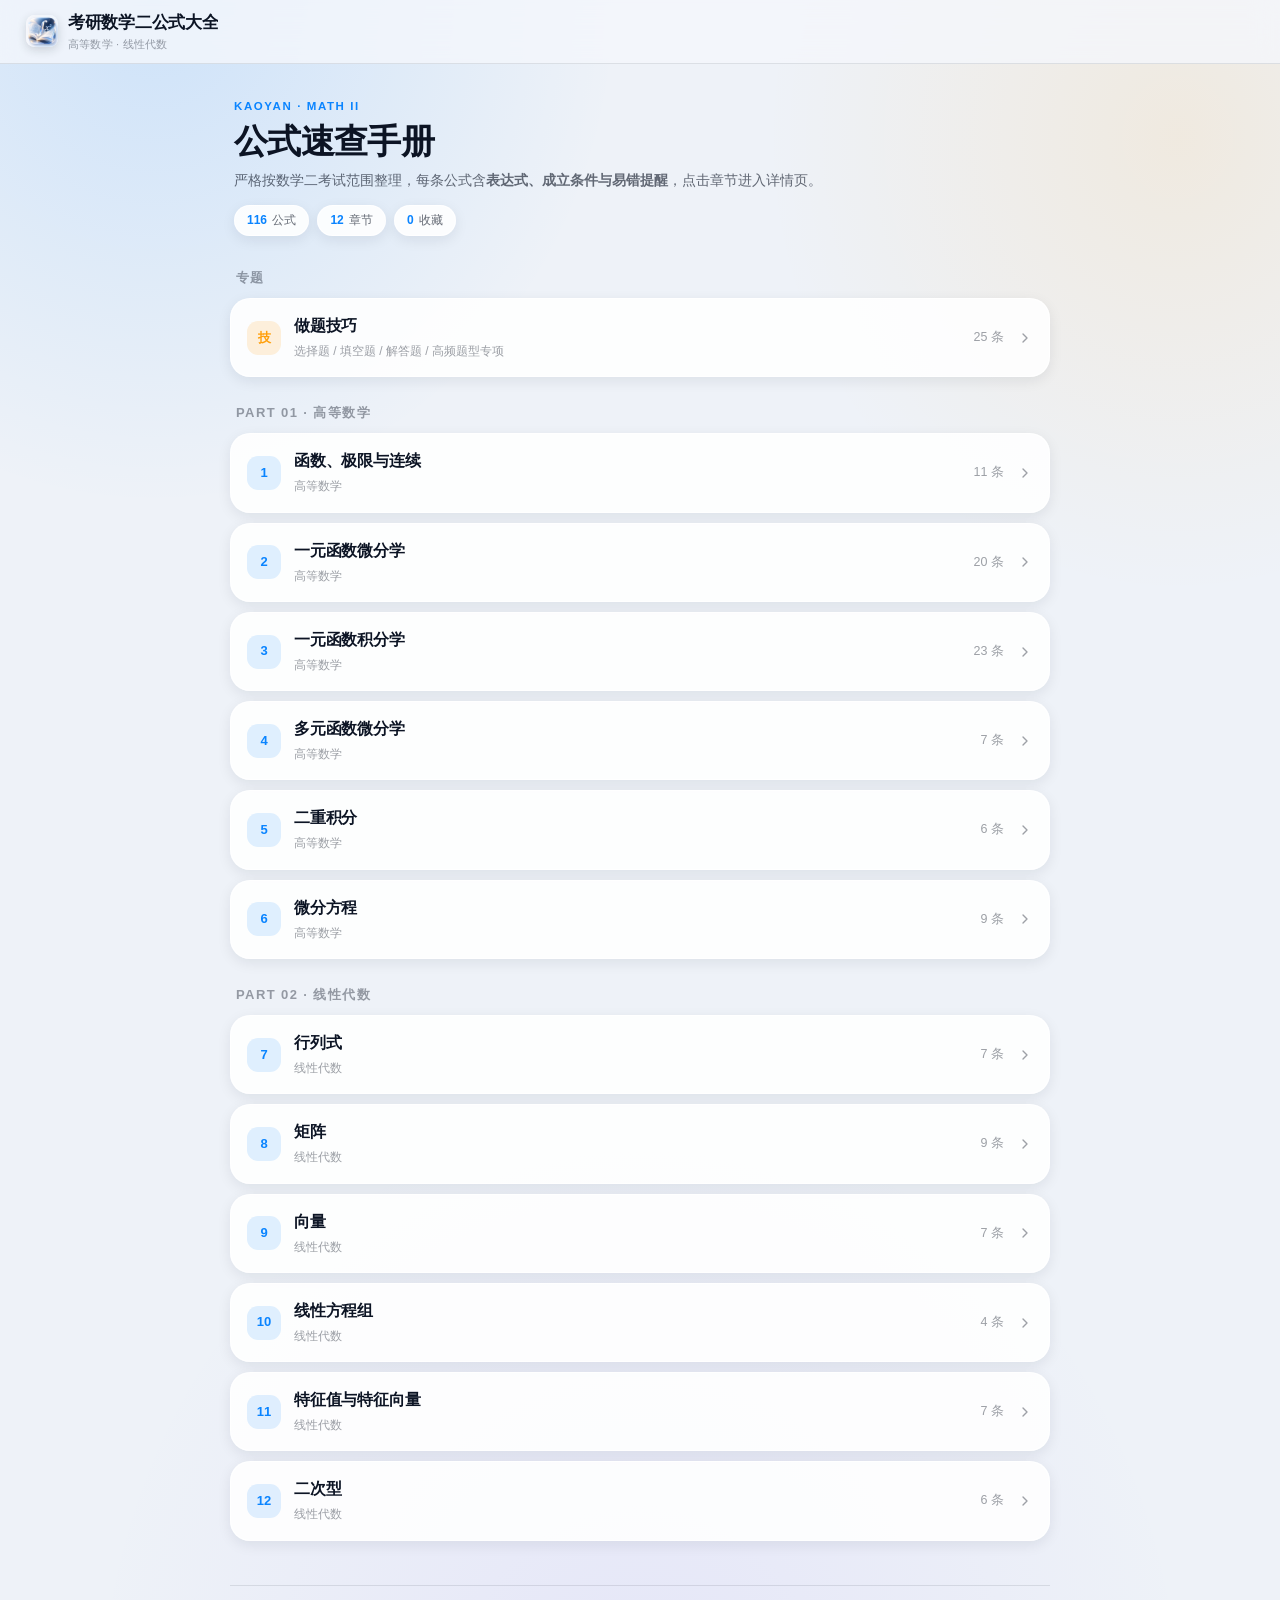
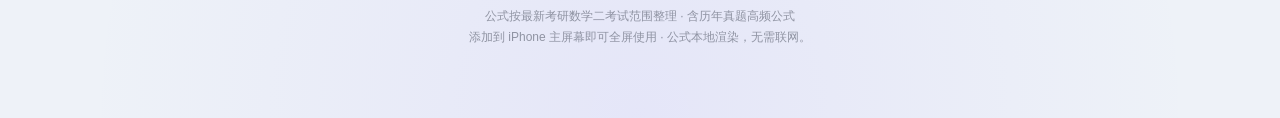
==== commit 3156b5e9: "feat: 新增做题技巧页（选择题/填空题/解答题/高频专项共25条），接入导航、搜索、收藏与首页专题入口" ====
--- a/index.html
+++ b/index.html
@@ -1,4 +1,4 @@
-<!DOCTYPE html>
+﻿<!DOCTYPE html>
 <html lang="zh-CN">
 <head>
   <meta charset="UTF-8">
@@ -60,7 +60,10 @@
       <svg viewBox="0 0 24 24" width="21" height="21" fill="none" stroke="currentColor" stroke-width="1.7" stroke-linecap="round" stroke-linejoin="round"><path d="M4.5 6.5h15M4.5 12h15M4.5 17.5h9"/></svg>
       <span>目录</span>
     </a>
-    <a class="tab" href="favorites.html">
+    <a class="tab" href="tips.html">
+      <svg viewBox="0 0 24 24" width="21" height="21" fill="none" stroke="currentColor" stroke-width="1.7" stroke-linecap="round" stroke-linejoin="round"><path d="M12 3.5v2M12 18.5v2M4.5 12h-2M21.5 12h-2M6.6 6.6 5.2 5.2M18.8 18.8l-1.4-1.4M17.4 6.6l1.4-1.4M5.2 18.8l1.4-1.4"/><circle cx="12" cy="12" r="3.6"/></svg>
+      <span>技巧</span>
+    </a>    <a class="tab" href="favorites.html">
       <svg viewBox="0 0 24 24" width="21" height="21" fill="none" stroke="currentColor" stroke-width="1.7" stroke-linejoin="round"><path d="M12 20.3s-7.4-4.6-9.2-9A5.1 5.1 0 0 1 12 6.4a5.1 5.1 0 0 1 9.2 4.9c-1.8 4.4-9.2 9-9.2 9z"/></svg>
       <span>收藏</span>
       <em class="tab-badge" id="favBadge" hidden>0</em>
--- a/styles.css
+++ b/styles.css
@@ -325,6 +325,52 @@
 
 .dir-chevron { color: var(--ink-3); flex-shrink: 0; }
 
+.dir-num.tip { background: var(--gold-soft); color: var(--gold); }
+
+/* ============ 做题技巧 ============ */
+.tip-group { margin-top: 26px; scroll-margin-top: calc(var(--top-h) + 14px); }
+
+.tip-head {
+  display: flex;
+  align-items: baseline;
+  gap: 10px;
+  padding: 0 4px 6px;
+}
+
+.tip-head h2 {
+  margin: 0;
+  font-size: 20px;
+  font-weight: 800;
+  letter-spacing: -0.4px;
+}
+
+.tip-note {
+  font-size: 11.5px;
+  font-weight: 600;
+  color: var(--accent);
+  background: var(--accent-soft);
+  padding: 2.5px 9px;
+  border-radius: 999px;
+}
+
+.tip-sub {
+  margin: 6px 0 0;
+  font-size: 12.5px;
+  color: var(--ink-3);
+}
+
+.tip-steps {
+  margin: 9px 0 0;
+  padding-left: 1.15em;
+  font-size: 13.5px;
+  line-height: 1.68;
+  color: var(--ink-2);
+}
+
+.tip-steps li { margin: 5px 0; }
+
+.tip-steps li::marker { color: var(--accent); font-weight: 700; }
+
 /* ============ 页面小标题（章节页 / 收藏页） ============ */
 .page-head { padding: 24px 4px 2px; }
 
@@ -602,7 +648,7 @@
   left: 50%;
   transform: translateX(-50%);
   bottom: calc(10px + env(safe-area-inset-bottom, 0px));
-  width: min(300px, calc(100% - 32px));
+  width: min(340px, calc(100% - 32px));
   height: var(--tabbar-h);
   display: flex;
   z-index: 60;
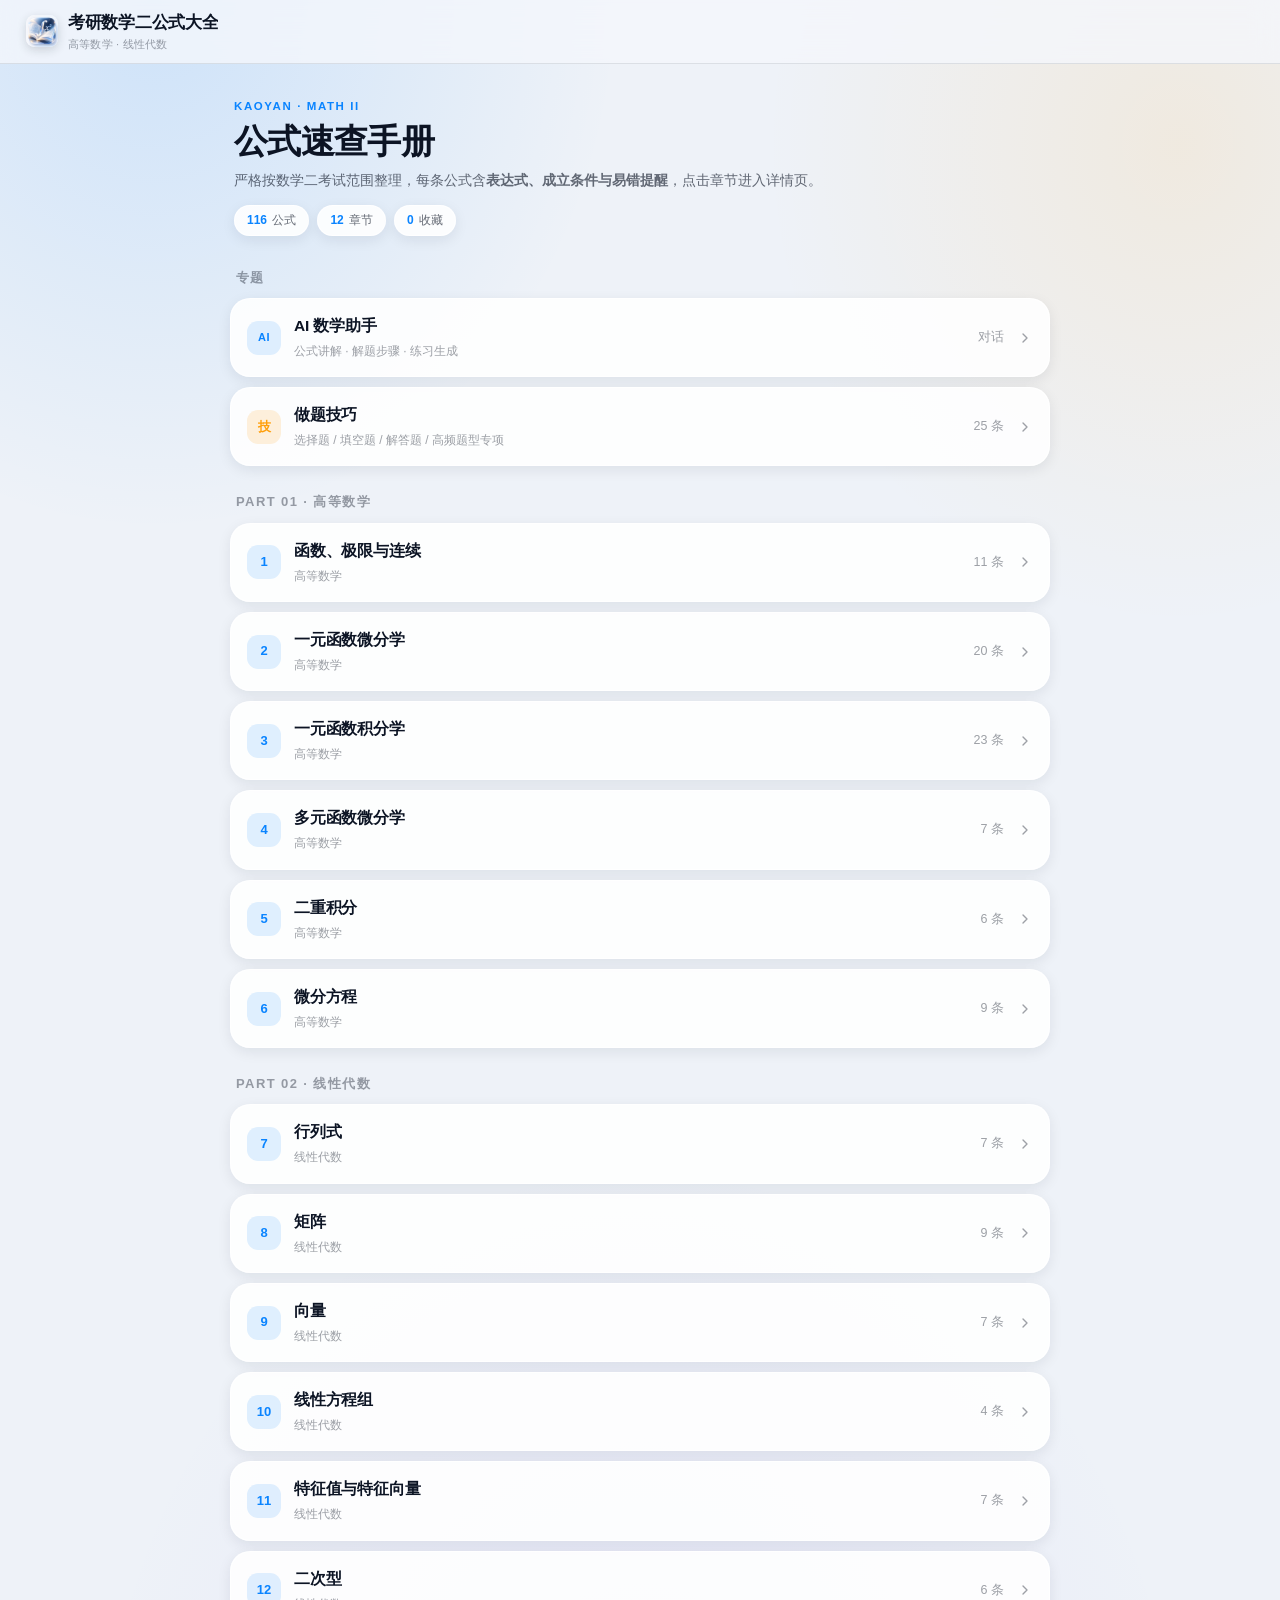
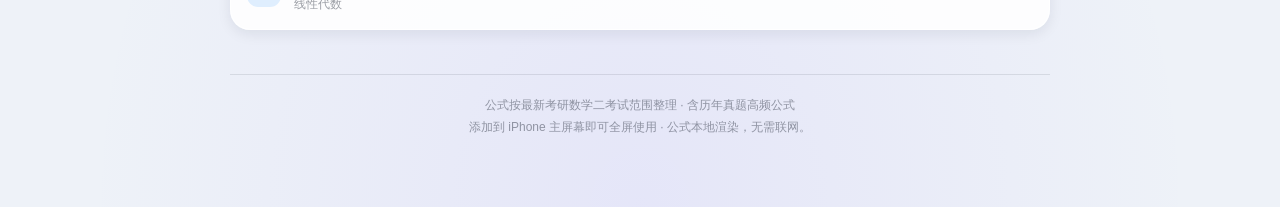
==== commit 8aa5bb27: "feat: 新增 AI 数学助手（公式讲解/解题/智能搜索/练习）+ 轻量代理（Node & Cloudflare Worker），密钥仅服务端；导航4tab、章节胶囊当前置顶、技巧页顶导航、动画限流" ====
--- a/index.html
+++ b/index.html
@@ -63,6 +63,10 @@
     <a class="tab" href="tips.html">
       <svg viewBox="0 0 24 24" width="21" height="21" fill="none" stroke="currentColor" stroke-width="1.7" stroke-linecap="round" stroke-linejoin="round"><path d="M12 3.5v2M12 18.5v2M4.5 12h-2M21.5 12h-2M6.6 6.6 5.2 5.2M18.8 18.8l-1.4-1.4M17.4 6.6l1.4-1.4M5.2 18.8l1.4-1.4"/><circle cx="12" cy="12" r="3.6"/></svg>
       <span>技巧</span>
+    </a>
+    <a class="tab" href="ai.html">
+      <svg viewBox="0 0 24 24" width="21" height="21" fill="none" stroke="currentColor" stroke-width="1.7" stroke-linecap="round" stroke-linejoin="round"><path d="M12 4.2l1.7 4.4 4.4 1.7-4.4 1.7-1.7 4.4-1.7-4.4L5.9 10.3l4.4-1.7z"/><path d="M18.4 15.6l.8 2 2 .8-2 .8-.8 2-.8-2-2-.8 2-.8z"/></svg>
+      <span>AI</span>
     </a>    <a class="tab" href="favorites.html">
       <svg viewBox="0 0 24 24" width="21" height="21" fill="none" stroke="currentColor" stroke-width="1.7" stroke-linejoin="round"><path d="M12 20.3s-7.4-4.6-9.2-9A5.1 5.1 0 0 1 12 6.4a5.1 5.1 0 0 1 9.2 4.9c-1.8 4.4-9.2 9-9.2 9z"/></svg>
       <span>收藏</span>
--- a/styles.css
+++ b/styles.css
@@ -326,6 +326,28 @@
 .dir-chevron { color: var(--ink-3); flex-shrink: 0; }
 
 .dir-num.tip { background: var(--gold-soft); color: var(--gold); }
+.dir-num.ai { background: var(--accent-soft); color: var(--accent); font-size: 11px; letter-spacing: 0.5px; }
+
+/* 卡片上的 AI 讲解按钮 */
+.card-ai {
+  flex-shrink: 0;
+  width: 26px;
+  height: 26px;
+  margin: -2px 2px 0 0;
+  border-radius: 50%;
+  background: var(--accent-soft);
+  color: var(--accent);
+  display: grid;
+  place-items: center;
+  touch-action: manipulation;
+  transition: transform 0.15s ease, background 0.2s ease;
+}
+
+.card-ai:active { transform: scale(0.88); }
+
+@media (hover: hover) {
+  .card-ai:hover { background: var(--accent); color: #fff; }
+}
 
 /* ============ 做题技巧 ============ */
 .tip-group { margin-top: 26px; scroll-margin-top: calc(var(--top-h) + 14px); }
